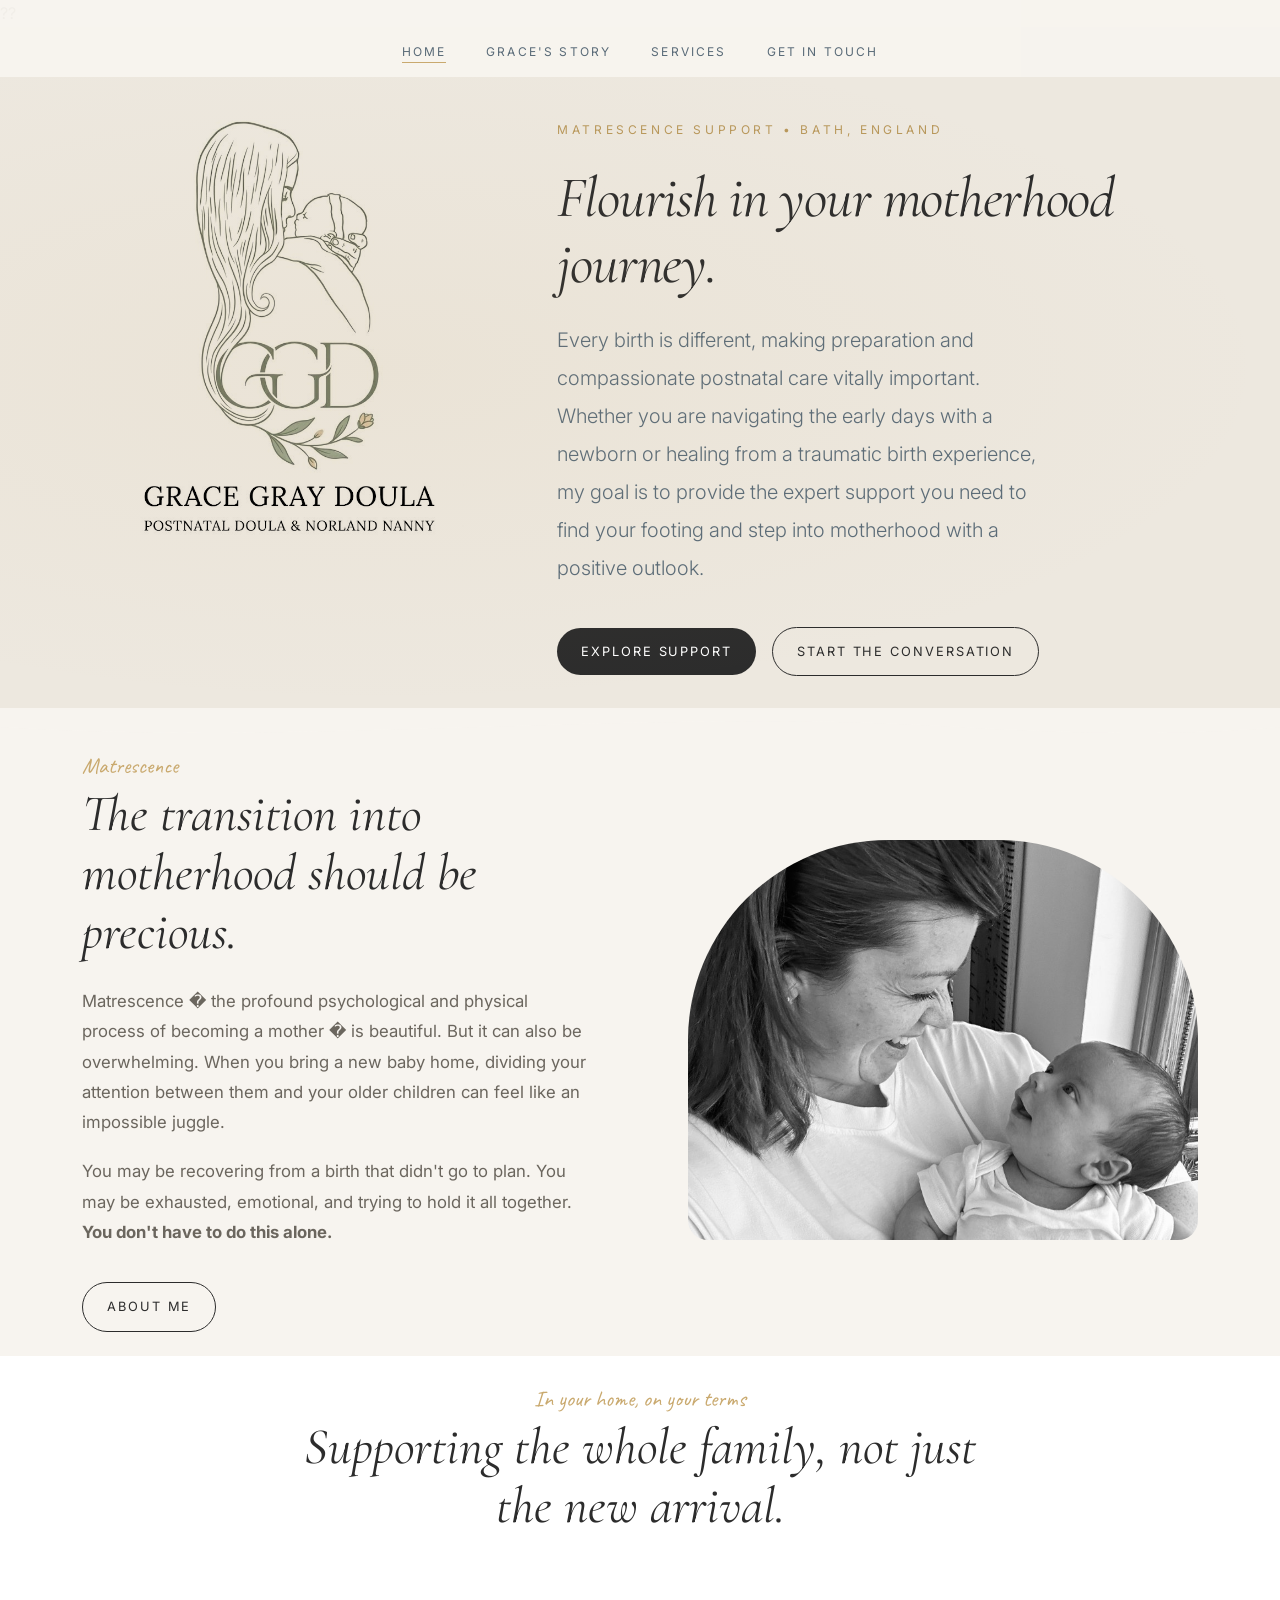
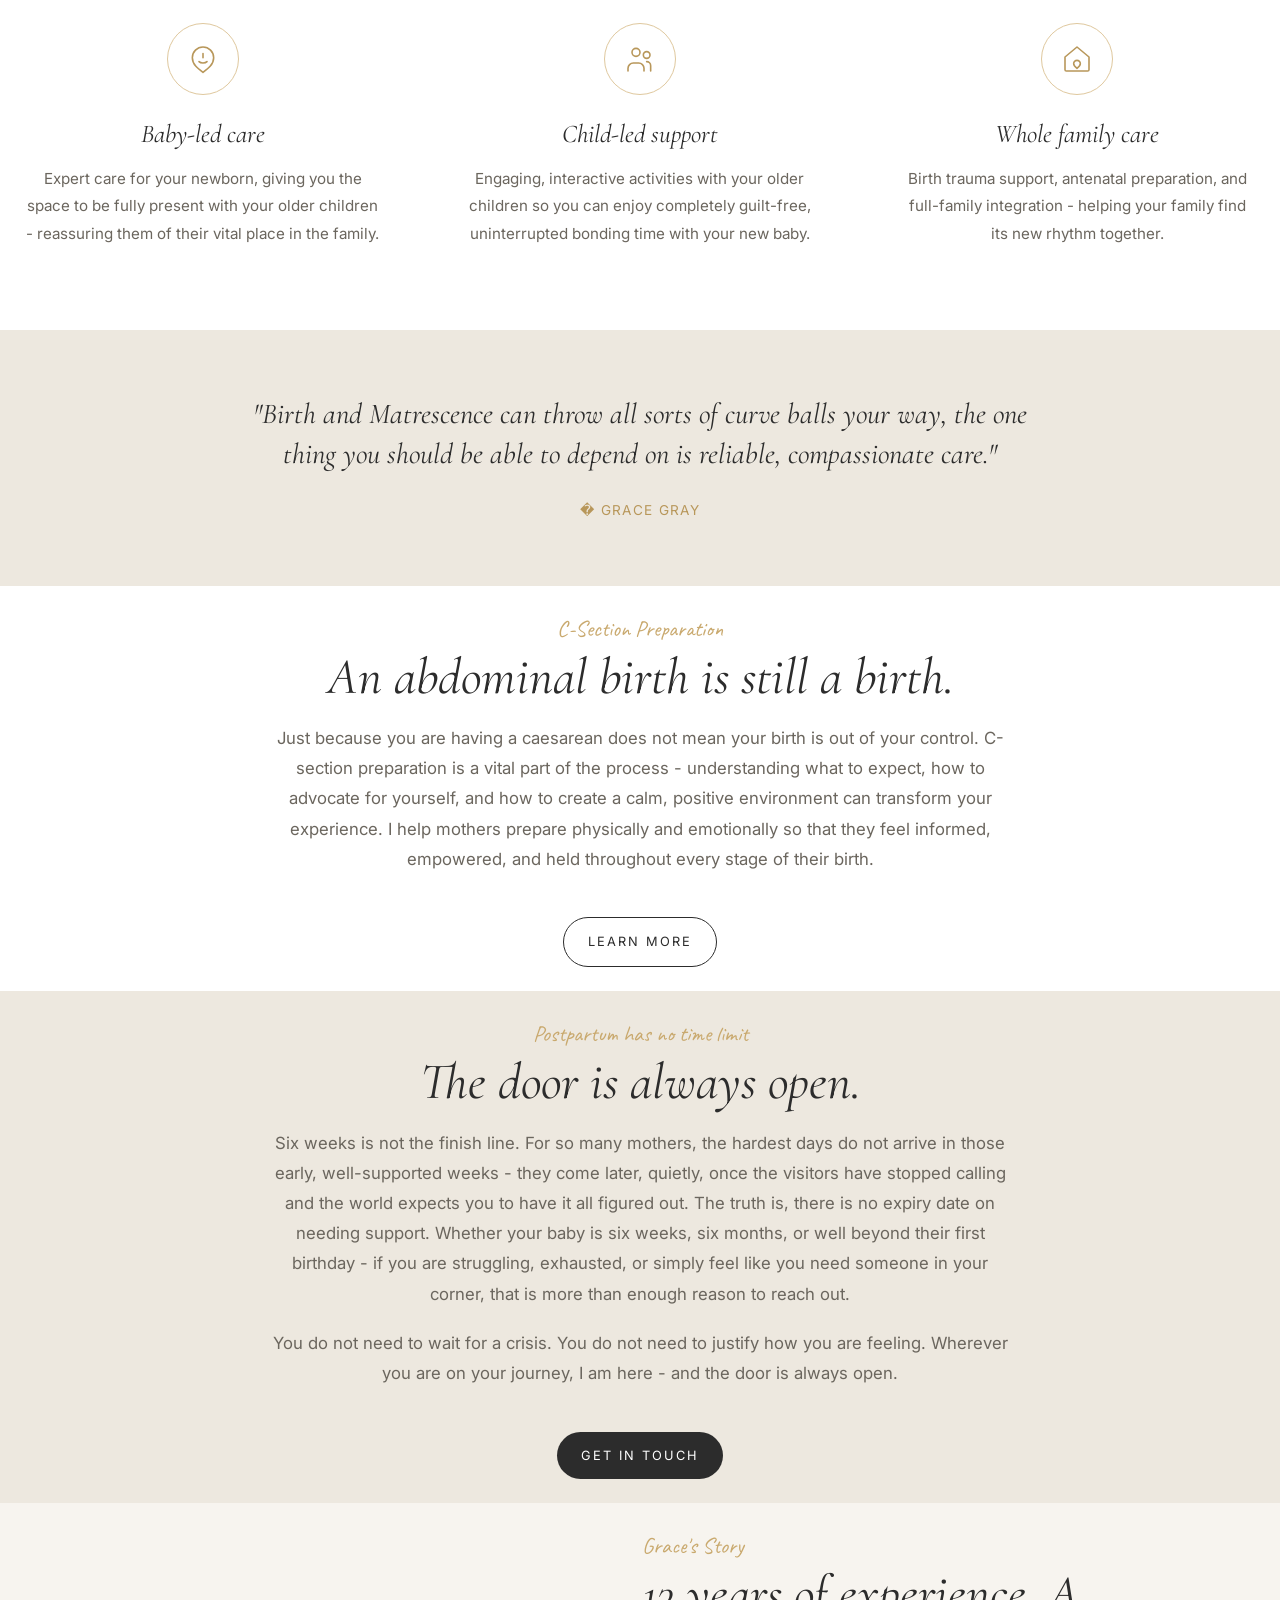
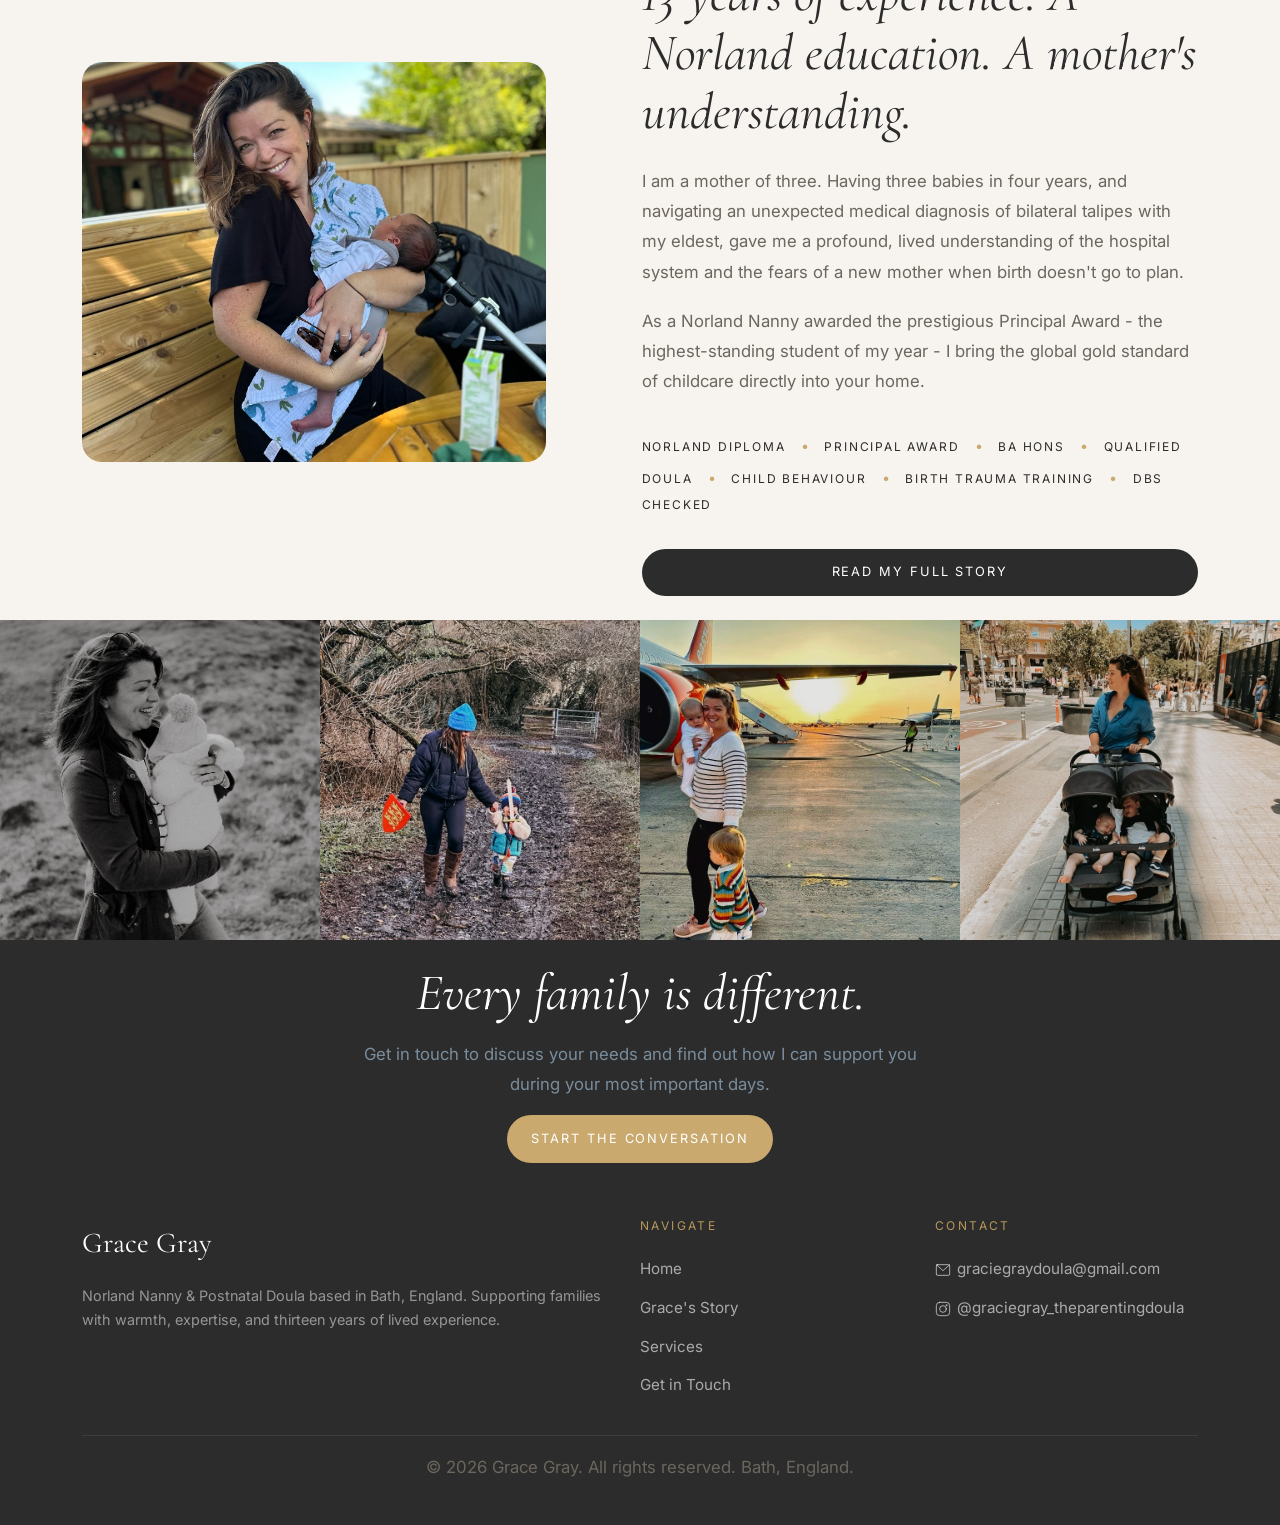
==== index.html @ 593eb150 "Initial commit - Grace Gray Doula website" ====
﻿﻿??<!DOCTYPE html>
<html lang="en">
<head>
  <meta charset="UTF-8">
  <meta name="viewport" content="width=device-width, initial-scale=1.0">
  
  <title>Grace Gray | Norland Nanny & Postnatal Doula in Bath</title>
  <meta name="description" content="Grace Gray is a Norland Nanny and qualified Postnatal Doula based in Bath, offering bespoke in-home postnatal support, sibling transition care, and birth trauma recovery. 13 years' experience.">
  <meta name="keywords" content="Norland Nanny Bath, Postnatal support Bath, Birth doula Bath, Postnatal doula Bath, Newborn support Bath, Sibling support Bath, Matrescence support UK">
  
  <link rel="preconnect" href="https://fonts.googleapis.com">
  <link rel="preconnect" href="https://fonts.gstatic.com" crossorigin>
  <link href="https://fonts.googleapis.com/css2?family=Caveat:wght@400;500&family=Cormorant+Garamond:ital,wght@0,300;0,400;0,500;1,300;1,400;1,500&family=Inter:wght@300;400;500;600&display=swap" rel="stylesheet">
  
  <link rel="stylesheet" href="assets/css/style.css">
</head>
<body>

  <!-- Header -->
  <header>
    <div class="nav-container">
      <button class="mobile-menu-btn" aria-label="Toggle menu">&#9776;</button>
      <nav>
        <ul class="nav-links">
          <li><a href="index.html">Home</a></li>
          <li><a href="about.html">Grace's Story</a></li>
          <li><a href="services.html">Services</a></li>
          <li><a href="contact.html">Get in Touch</a></li>
        </ul>
      </nav>
    </div>
  </header>

  <!-- Hero -->
  <section class="hero">
    <div class="hero-inner">
      <div class="hero-image">
        <img src="assets/images/ggd-logo-cropped.jpg" alt="Grace Gray Doula Logo" class="hero-logo">
      </div>
      <div class="hero-text">
        <span class="tagline">Matrescence Support &bull; Bath, England</span>
        <h1>Flourish in your motherhood journey.</h1>
        <p class="lead">Every birth is different, making preparation and compassionate postnatal care vitally important. Whether you are navigating the early days with a newborn or healing from a traumatic birth experience, my goal is to provide the expert support you need to find your footing and step into motherhood with a positive outlook.</p>
        <div class="hero-buttons">
          <a href="services.html" class="btn btn-primary">Explore Support</a>
          <a href="contact.html" class="btn btn-outline">Start the Conversation</a>
        </div>
      </div>
    </div>
  </section>

  <!-- Wave Divider -->
  <div class="wave-divider">
    <svg viewBox="0 0 1440 80" preserveAspectRatio="none">
      <path fill="#f7f4ef" d="M0,40 C360,80 720,0 1080,40 C1260,60 1380,50 1440,40 L1440,80 L0,80 Z"/>
    </svg>
  </div>

  <!-- Intro / The Problem -->
  <section class="intro-section">
    <div class="container">
      <div class="intro-grid">
        <div class="intro-text fade-up">
          <span class="accent-text">Matrescence</span>
          <h2>The transition into motherhood should be precious.</h2>
          <p>Matrescence � the profound psychological and physical process of becoming a mother � is beautiful. But it can also be overwhelming. When you bring a new baby home, dividing your attention between them and your older children can feel like an impossible juggle.</p>
          <p>You may be recovering from a birth that didn't go to plan. You may be exhausted, emotional, and trying to hold it all together. <strong>You don't have to do this alone.</strong></p>
          <a href="about.html" class="btn btn-outline" style="margin-top: 1rem;">About Me</a>
        </div>
        <div class="intro-image fade-up">
          <img src="assets/images/gracie-baby-gaze-bw.jpg" alt="Grace Gray postnatal doula Bath looking lovingly at newborn baby" class="img-rounded" style="width: 100%; height: 400px; object-fit: cover;">
        </div>
      </div>
    </div>
  </section>

  <!-- Three Pillars -->
  <section class="pillars">
    <div class="container">
      <div class="pillars-header fade-up">
        <span class="accent-text">In your home, on your terms</span>
        <h2>Supporting the whole family, not just the new arrival.</h2>
      </div>
      </div>
      <div class="pillars-grid stagger-children">
        <div class="pillar fade-up">
          <div class="pillar-icon"><svg width="32" height="32" viewBox="0 0 24 24" fill="none" stroke="currentColor" stroke-width="1.2" stroke-linecap="round" stroke-linejoin="round"><path d="M12 22c-4-3-8-6-8-11a8 8 0 0 1 16 0c0 5-4 8-8 11z"/><path d="M12 11V8"/><path d="M9 14c.6.6 1.8 1 3 1s2.4-.4 3-1"/></svg></div>
          <h3>Baby-led care</h3>
          <p>Expert care for your newborn, giving you the space to be fully present with your older children - reassuring them of their vital place in the family.</p>
        </div>
        <div class="pillar fade-up">
          <div class="pillar-icon"><svg width="32" height="32" viewBox="0 0 24 24" fill="none" stroke="currentColor" stroke-width="1.2" stroke-linecap="round" stroke-linejoin="round"><circle cx="9" cy="7" r="3"/><circle cx="17" cy="9" r="2.5"/><path d="M3 21v-2a4 4 0 0 1 4-4h4a4 4 0 0 1 4 4v2"/><path d="M17 14a3 3 0 0 1 3 3v4"/></svg></div>
          <h3>Child-led support</h3>
          <p>Engaging, interactive activities with your older children so you can enjoy completely guilt-free, uninterrupted bonding time with your new baby.</p>
        </div>
        <div class="pillar fade-up">
          <div class="pillar-icon"><svg width="32" height="32" viewBox="0 0 24 24" fill="none" stroke="currentColor" stroke-width="1.2" stroke-linecap="round" stroke-linejoin="round"><path d="M3 10.5L12 3l9 7.5V20a1 1 0 0 1-1 1H4a1 1 0 0 1-1-1z"/><path d="M12 13a2.5 2.5 0 0 1 2.5 2.5c0 1.5-2.5 3.5-2.5 3.5s-2.5-2-2.5-3.5A2.5 2.5 0 0 1 12 13z"/></svg></div>
          <h3>Whole family care</h3>
          <p>Birth trauma support, antenatal preparation, and full-family integration - helping your family find its new rhythm together.</p>
        </div>
      </div>
    </div>
  </section>

  <!-- Pull Quote -->
  <section class="pull-quote">
    <div class="container fade-up">
      <blockquote style="max-width: 800px; margin: 0 auto; font-size: 1.8rem; line-height: 1.4;">"Birth and Matrescence can throw all sorts of curve balls your way, the one thing you should be able to depend on is reliable, compassionate care."</blockquote>
      <cite style="margin-top: 1.5rem; display: block;">� GRACE GRAY</cite>
    </div>
  </section>

  
  <!-- C-Section Preparation -->
  <section style="background-color: var(--white);">
    <div class="container" style="max-width: 800px; text-align: center;">
      <span class="accent-text fade-up">C-Section Preparation</span>
      <h2 class="fade-up" style="margin-bottom: 1rem;">An abdominal birth is still a birth.</h2>
      <p class="fade-up">Just because you are having a caesarean does not mean your birth is out of your control. C-section preparation is a vital part of the process - understanding what to expect, how to advocate for yourself, and how to create a calm, positive environment can transform your experience. I help mothers prepare physically and emotionally so that they feel informed, empowered, and held throughout every stage of their birth.</p>
      <a href="services.html" class="btn btn-outline fade-up" style="margin-top: 1.5rem;">Learn More</a>
    </div>
  </section>
  
  <!-- Postnatal Care - No Time Limit -->
  <section style="background-color: var(--cream-dark);">
    <div class="container" style="max-width: 800px; text-align: center;">
      <span class="accent-text fade-up">Postpartum has no time limit</span>
      <h2 class="fade-up" style="margin-bottom: 1rem;">The door is always open.</h2>
      <p class="fade-up">Six weeks is not the finish line. For so many mothers, the hardest days do not arrive in those early, well-supported weeks - they come later, quietly, once the visitors have stopped calling and the world expects you to have it all figured out. The truth is, there is no expiry date on needing support. Whether your baby is six weeks, six months, or well beyond their first birthday - if you are struggling, exhausted, or simply feel like you need someone in your corner, that is more than enough reason to reach out.</p>
      <p class="fade-up">You do not need to wait for a crisis. You do not need to justify how you are feeling. Wherever you are on your journey, I am here - and the door is always open.</p>
      <a href="contact.html" class="btn btn-primary fade-up" style="margin-top: 1.5rem;">Get in Touch</a>
    </div>
  </section>
  <!-- About Preview -->
  <section class="about-preview">
    <div class="container">
      <div class="about-grid">
        <div class="about-image fade-up">
          <img src="assets/images/gracie-bench-newborn.jpg" alt="Grace Gray Norland Nanny holding newborn baby in Bath Somerset" class="img-soft" style="width: 100%; height: 400px; object-fit: cover;">
        </div>
        <div class="about-text fade-up">
          <span class="accent-text">Grace's Story</span>
          <h2>13 years of experience. A Norland education. A mother's understanding.</h2>
          <p>I am a mother of three. Having three babies in four years, and navigating an unexpected medical diagnosis of bilateral talipes with my eldest, gave me a profound, lived understanding of the hospital system and the fears of a new mother when birth doesn't go to plan.</p>
          <p>As a Norland Nanny awarded the prestigious Principal Award - the highest-standing student of my year - I bring the global gold standard of childcare directly into your home.</p>
          <ul class="credentials-list">
            <li>Norland Diploma</li>
            <li>Principal Award</li>
            <li>BA Hons</li>
            <li>Qualified Doula</li>
            <li>Child Behaviour</li>
            <li>Birth Trauma Training</li>
            <li>DBS Checked</li>
          </ul>
          <a href="about.html" class="btn btn-primary" style="margin-top: 2rem; display: block; text-align: center;">Read My Full Story</a>
        </div>
      </div>
    </div>
  </section>

  <!-- Image Gallery Strip -->
  <section style="padding: 0; overflow: hidden;">
    <div style="display: grid; grid-template-columns: repeat(4, 1fr); gap: 0;" class="image-strip-grid">
      <img src="assets/images/gracie-field-bw.jpg" alt="Grace Gray with baby outdoors in Bath countryside" class="strip-img">
      <img src="assets/images/gracie-muddy-walk.jpg" alt="Postnatal support Bath - outdoor activities with children" class="strip-img">
      <img src="assets/images/gracie-airport-sunset.jpg" alt="Grace Gray travelling internationally with children as Norland Nanny" class="strip-img">
      <img src="assets/images/gracie-double-stroller.jpg" alt="Norland Nanny Bath caring for multiple children" class="strip-img">
    </div>
  </section>

  <!-- CTA Band -->
  <section class="cta-band">
    <div class="container fade-up">
      <h2>Every family is different.</h2>
      <p>Get in touch to discuss your needs and find out how I can support you during your most important days.</p>
      <a href="contact.html" class="btn btn-gold">Start the Conversation</a>
    </div>
  </section>

  <!-- Footer -->
  <footer>
    <div class="container">
      <div class="footer-grid">
        <div>
          <span class="footer-brand">Grace Gray</span>
          <p class="footer-brand-sub">Norland Nanny & Postnatal Doula based in Bath, England. Supporting families with warmth, expertise, and thirteen years of lived experience.</p>
        </div>
        <div class="footer-col">
          <h4>Navigate</h4>
          <a href="index.html">Home</a>
          <a href="about.html">Grace's Story</a>
          <a href="services.html">Services</a>
          <a href="contact.html">Get in Touch</a>
        </div>
        <div class="footer-col">
          <h4>Contact</h4>
          <a href="mailto:graciegraydoula@gmail.com"><svg width="16" height="16" viewBox="0 0 24 24" fill="none" stroke="currentColor" stroke-width="1.5" stroke-linecap="round" stroke-linejoin="round" style="vertical-align: middle; margin-right: 6px;"><rect x="2" y="4" width="20" height="16" rx="2"/><path d="M22 4L12 13 2 4"/></svg>graciegraydoula@gmail.com</a>
          <a href="https://instagram.com/graciegray_theparentingdoula" target="_blank"><svg width="16" height="16" viewBox="0 0 24 24" fill="none" stroke="currentColor" stroke-width="1.5" stroke-linecap="round" stroke-linejoin="round" style="vertical-align: middle; margin-right: 6px;"><rect x="2" y="2" width="20" height="20" rx="5"/><circle cx="12" cy="12" r="5"/><circle cx="17.5" cy="6.5" r="1.5" fill="currentColor" stroke="none"/></svg>@graciegray_theparentingdoula</a>
        </div>
      </div>
      <div class="footer-bottom">
        <p>&copy; 2026 Grace Gray. All rights reserved. Bath, England.</p>
      </div>
    </div>
  </footer>

  <script src="assets/js/main.js"></script>
</body>
</html>
---- assets/css/style.css ----
/* ============================================================
   GRACIE GRAY — Premium Design System
   Inspired by doulasarah.co.uk + mousesgarden.co.uk
   + Grace's original warm golden palette
   ============================================================ */

/* Reset */
*, *::before, *::after {
    margin: 0;
    padding: 0;
    box-sizing: border-box;
}

:root {
    /* Color Palette — Warm, Organic, Premium */
    --cream: #f7f4ef;
    --cream-dark: #ede8df;
    --gold: #c9a96e;
    --gold-light: #dfc89e;
    --gold-muted: #b8975a;
    --slate: #5a6b78;
    --slate-light: #7a8d9c;
    --charcoal: #2c2c2c;
    --text: #3d3a36;
    --text-light: #6b665e;
    --white: #ffffff;
    --burgundy: #4a1a1d;
    --blush: #e8d5c4;
    --sage: #8a9a7e;

    /* Typography */
    --font-serif: 'Cormorant Garamond', Georgia, serif;
    --font-sans: 'Inter', -apple-system, sans-serif;
    --font-accent: 'Caveat', cursive;

    /* Spacing */
    --section-padding: 1.5rem;
    --container-width: 1180px;
}

html {
    scroll-behavior: smooth;
    font-size: 16px;
}

body {
    font-family: var(--font-sans);
    color: var(--text);
    background-color: var(--cream);
    line-height: 1.7;
    -webkit-font-smoothing: antialiased;
    -moz-osx-font-smoothing: grayscale;
    overflow-x: hidden;
}

/* Typography */
h1, h2, h3, h4 {
    font-family: var(--font-serif);
    font-weight: 400;
    line-height: 1.15;
    color: var(--charcoal);
}

h1 {
    font-size: clamp(2.2rem, min(4.5vw, 7vh), 4.5rem);
    font-style: italic;
    letter-spacing: -0.02em;
}

h2 {
    font-size: clamp(2rem, 4vw, 3.2rem);
    font-style: italic;
    margin-bottom: 1.5rem;
}

h3 {
    font-size: 1.6rem;
    margin-bottom: 1rem;
}

p {
    color: var(--text-light);
    margin-bottom: 1.2rem;
    font-size: 1.05rem;
    line-height: 1.8;
}

.lead {
    font-size: 1.25rem;
    color: var(--slate);
    line-height: 1.9;
    font-weight: 300;
}

.accent-text {
    font-family: var(--font-accent);
    color: var(--gold);
    font-size: 1.4rem;
}

a {
    color: var(--gold-muted);
    text-decoration: none;
    transition: all 0.3s ease;
}

a:hover {
    color: var(--gold);
}

/* Layout */
.container {
    max-width: var(--container-width);
    margin: 0 auto;
    padding: 0 2rem;
}

section {
    padding: var(--section-padding) 0;
    position: relative;
}

/* ============================================================
   HEADER — Large Centred Logo, Prominent Brand
   ============================================================ */
header {
    position: fixed;
    width: 100%;
    top: 0;
    z-index: 1000;
    transition: all 0.5s ease;
    padding: 1.5rem 0 0.8rem 0;
    background-color: rgba(247, 244, 239, 0.97);
}

header.scrolled {
    background-color: rgba(247, 244, 239, 0.98);
    backdrop-filter: blur(20px);
    box-shadow: 0 1px 30px rgba(0,0,0,0.04);
    padding: 0.5rem 0;
}

.nav-container {
    display: flex;
    flex-direction: row;
    justify-content: center;
    align-items: center;
    max-width: var(--container-width);
    margin: 0 auto;
    padding: 0 2rem;
    transition: all 0.5s ease;
}

header.scrolled .nav-container {
    justify-content: center;
}

/* Logo */
.logo {
    text-decoration: none;
    display: flex;
    flex-direction: column;
    align-items: center;
    transition: all 0.5s ease;
}

.logo-img-wrap {
    width: 100px;
    height: auto;
    transition: all 0.5s ease;
    display: flex;
    align-items: center;
    justify-content: center;
}

.logo-img-wrap img {
    width: 100%;
    height: auto;
    object-fit: contain;
    display: block;
    mix-blend-mode: multiply;
}

/* Hide text — the logo image already has the branding */
.logo-text {
    display: none;
}

/* Scrolled state — compact horizontal bar */
header.scrolled .logo {
    flex-direction: row;
    align-items: center;
    gap: 10px;
}

header.scrolled .logo-img-wrap {
    width: 52px;
}

/* Navigation */
.nav-links {
    display: flex;
    gap: 2.5rem;
    list-style: none;
    align-items: center;
    margin-top: 0.8rem;
    transition: margin 0.5s ease;
}

header.scrolled .nav-links {
    margin-top: 0;
}

.nav-links a {
    font-family: var(--font-sans);
    font-size: 0.75rem;
    letter-spacing: 0.18em;
    text-transform: uppercase;
    color: var(--slate);
    text-decoration: none;
    position: relative;
    padding-bottom: 4px;
}

.nav-links a::after {
    content: '';
    position: absolute;
    bottom: 0;
    left: 0;
    width: 0;
    height: 1px;
    background-color: var(--gold);
    transition: width 0.3s ease;
}

.nav-links a:hover::after,
.nav-links a.active::after {
    width: 100%;
}

.nav-links a:hover {
    color: var(--charcoal);
}

.mobile-menu-btn {
    display: none;
    background: none;
    border: none;
    font-size: 1.5rem;
    cursor: pointer;
    color: var(--charcoal);
    z-index: 1001;
}

/* ============================================================
   BUTTONS — Elegant Pill & Ghost Styles
   ============================================================ */
.btn {
    display: inline-block;
    padding: 0.8rem 1.5rem;
    font-family: var(--font-sans);
    font-size: 0.8rem;
    letter-spacing: 0.15em;
    text-transform: uppercase;
    text-decoration: none;
    border-radius: 50px;
    cursor: pointer;
    transition: all 0.4s ease;
    border: none;
}

.btn-primary {
    background-color: var(--charcoal);
    color: var(--white);
}

.btn-primary:hover {
    background-color: var(--gold-muted);
    color: var(--white);
    transform: translateY(-2px);
    box-shadow: 0 8px 25px rgba(185, 151, 90, 0.25);
}

.btn-outline {
    background: transparent;
    color: var(--charcoal);
    border: 1px solid var(--charcoal);
}

.btn-outline:hover {
    background-color: var(--charcoal);
    color: var(--white);
    transform: translateY(-2px);
}

.btn-gold {
    background-color: var(--gold);
    color: var(--white);
}

.btn-gold:hover {
    background-color: var(--gold-muted);
    transform: translateY(-2px);
    box-shadow: 0 8px 25px rgba(185, 151, 90, 0.3);
}

/* ============================================================
   HERO — Full-Viewport, Immersive, Editorial
   ============================================================ */
.hero {
    display: flex;
    align-items: center;
    justify-content: center;
    position: relative;
    background-color: var(--cream-dark);
    overflow: hidden;
    padding-top: calc(75px + 2vh);
    padding-bottom: 0;
}

.hero::before {
    content: '';
    position: absolute;
    top: 0;
    left: 0;
    right: 0;
    bottom: 0;
    background: radial-gradient(ellipse at 30% 50%, rgba(201, 169, 110, 0.08) 0%, transparent 70%);
    pointer-events: none;
}

.hero-inner {
    display: grid;
    grid-template-columns: 2fr 3fr;
    gap: 3rem;
    align-items: start;
    max-width: var(--container-width);
    margin: 0 auto;
    padding: 0 2rem;
}

.hero-logo {
    width: 100%;
    height: auto;
    max-height: 420px;
    object-fit: contain;
    mix-blend-mode: multiply;
}

.hero-text {
    padding: 0 0 2rem 0;
}

.hero-buttons {
    display: flex;
    flex-wrap: nowrap;
    gap: 1rem;
    align-items: center;
    margin-top: 1.5rem;
}

.hero-text .tagline {
    font-family: var(--font-sans);
    font-size: 0.75rem;
    letter-spacing: 0.3em;
    text-transform: uppercase;
    color: var(--gold-muted);
    margin-bottom: 1.5rem;
    display: block;
}

.hero-text h1 {
    margin-bottom: 1.5rem;
    color: var(--charcoal);
}

.hero-text .lead {
    margin-bottom: 2.5rem;
    max-width: 480px;
}

.hero-buttons {
    display: flex;
    gap: 1rem;
    flex-wrap: wrap;
}

.hero-image {
    position: relative;
    display: flex;
    justify-content: center;
    align-items: center;
}

.hero-image .img-placeholder {
    width: 100%;
    height: 100%;
}

/* ============================================================
   IMAGE PLACEHOLDERS — Styled gaps for future images
   ============================================================ */
.img-placeholder {
    background: linear-gradient(135deg, var(--cream-dark) 0%, var(--blush) 50%, var(--cream-dark) 100%);
    background-size: 200% 200%;
    animation: shimmer 6s ease-in-out infinite;
    display: flex;
    align-items: center;
    justify-content: center;
    color: var(--gold-muted);
    font-family: var(--font-accent);
    font-size: 1.1rem;
    overflow: hidden;
    position: relative;
}

.img-placeholder img {
    width: 100%;
    height: 100%;
    object-fit: cover;
}

@keyframes shimmer {
    0%, 100% { background-position: 0% 50%; }
    50% { background-position: 100% 50%; }
}

.img-rounded {
    border-radius: 200px 200px 20px 20px;
}

.img-soft {
    border-radius: 20px;
}

.img-circle {
    border-radius: 50%;
}

/* ============================================================
   WAVE DIVIDERS — Organic Section Separators
   ============================================================ */
.wave-divider {
    position: relative;
    height: 40px;
    overflow: hidden;
    margin-top: -1px;
}

.wave-divider svg {
    position: absolute;
    bottom: 0;
    width: 100%;
    height: 40px;
}

.wave-divider.flip svg {
    top: 0;
    bottom: auto;
    transform: rotate(180deg);
}

/* ============================================================
   SECTIONS — Spacious, Organic Flow
   ============================================================ */

/* Intro / Problem Section */
.intro-section {
    background-color: var(--cream);
    padding-top: 0;
}

.intro-grid {
    display: grid;
    grid-template-columns: 1fr 1fr;
    gap: 6rem;
    align-items: center;
}

.intro-grid .intro-text {
    max-width: 520px;
}

.intro-grid .intro-image {
    position: relative;
}

.intro-grid .intro-image .img-placeholder {
    height: 400px;
}

/* Three Pillars */
.pillars {
    background-color: var(--white);
    text-align: center;
}

.pillars-header {
    max-width: 700px;
    margin: 0 auto 3rem auto;
}

.pillars-grid {
    display: grid;
    grid-template-columns: repeat(3, 1fr);
    gap: 2rem;
}

.pillar {
    padding: 2.5rem 1.5rem;
    transition: transform 0.4s ease;
}

.pillar:hover {
    transform: translateY(-8px);
}

.pillar-icon {
    width: 72px;
    height: 72px;
    border-radius: 50%;
    background: transparent;
    border: 1px solid var(--gold-light);
    display: flex;
    align-items: center;
    justify-content: center;
    margin: 0 auto 1.5rem auto;
    color: var(--gold-muted);
}

.pillar h3 {
    font-family: var(--font-serif);
    font-style: italic;
    margin-bottom: 1rem;
}

.pillar p {
    font-size: 0.95rem;
}

/* Pull Quote / Testimonial */
.pull-quote {
    background-color: var(--cream-dark);
    text-align: center;
    padding: 4rem 2rem;
}

.pull-quote blockquote {
    font-family: var(--font-serif);
    font-size: clamp(1.5rem, 3vw, 2.5rem);
    font-style: italic;
    color: var(--charcoal);
    max-width: 800px;
    margin: 0 auto 1.5rem auto;
    line-height: 1.4;
}

.pull-quote cite {
    font-family: var(--font-sans);
    font-size: 0.85rem;
    letter-spacing: 0.1em;
    text-transform: uppercase;
    color: var(--gold-muted);
    font-style: normal;
}

/* About Preview */
.about-preview {
    background-color: var(--cream);
}

.about-grid {
    display: grid;
    grid-template-columns: 5fr 6fr;
    gap: 6rem;
    align-items: center;
}

.about-image .img-placeholder {
    height: 600px;
}

.about-text .credentials-list {
    list-style: none;
    padding: 0;
    margin-top: 2rem;
    display: block;
    line-height: 2;
}

.credentials-list li {
    display: inline;
    font-family: var(--font-sans);
    font-size: 0.75rem;
    text-transform: uppercase;
    letter-spacing: 0.15em;
    color: var(--charcoal);
}

.credentials-list li:not(:last-child)::after {
    content: ' \2022 '; /* bullet character */
    color: var(--gold);
    margin: 0 0.6rem;
    font-size: 0.9rem;
}

/* CTA Band */
.cta-band {
    background-color: var(--charcoal);
    text-align: center;
    padding: 1.5rem 2rem;
}

.cta-band h2 {
    color: var(--white);
    margin-bottom: 1rem;
}

.cta-band p {
    color: var(--slate-light);
    max-width: 600px;
    margin: 0 auto 1rem auto;
}

/* ============================================================
   ABOUT PAGE
   ============================================================ */
.page-hero {
    padding-top: calc(80px + 1.5rem);
    padding-bottom: 1.5rem;
    text-align: center;
    background-color: var(--cream-dark);
}

.page-hero .accent-text {
    display: block;
    margin-bottom: 1rem;
}

.story-section .story-grid {
    display: grid;
    grid-template-columns: 1fr 1fr;
    gap: 2.5rem;
    align-items: center;
}

.story-section .story-grid.reverse {
    direction: rtl;
}

.story-section .story-grid.reverse > * {
    direction: ltr;
}

.story-image .img-placeholder {
    height: 500px;
}

/* Norland Section */
.norland-section {
    background-color: var(--charcoal);
    color: var(--white);
    text-align: center;
}

.norland-section h2 {
    color: var(--gold-light);
}

.norland-section p {
    color: rgba(255,255,255,0.7);
    max-width: 750px;
    margin: 0 auto 1.5rem auto;
}

.norland-badge {
    display: inline-block;
    border: 1px solid var(--gold);
    padding: 0.8rem 2rem;
    border-radius: 50px;
    color: var(--gold-light);
    font-family: var(--font-sans);
    font-size: 0.8rem;
    letter-spacing: 0.2em;
    text-transform: uppercase;
    margin-top: 1rem;
}

/* Credentials Grid */
.credentials-section {
    background-color: var(--cream);
}

.image-strip-grid {
    display: grid;
    grid-template-columns: repeat(4, 1fr);
    gap: 0;
}

.strip-img {
    width: 100%;
    aspect-ratio: 1 / 1;
    object-fit: cover;
    object-position: center;
}

.credentials-grid {
    display: grid;
    grid-template-columns: repeat(3, 1fr);
    gap: 1.5rem;
    max-width: 900px;
    margin: 3rem auto 0 auto;
}

.credential-card {
    background-color: var(--white);
    padding: 2rem;
    border-radius: 16px;
    text-align: center;
    border: 1px solid rgba(201, 169, 110, 0.15);
    transition: all 0.3s ease;
}

.credential-card:hover {
    transform: translateY(-4px);
    box-shadow: 0 12px 40px rgba(0,0,0,0.06);
}

.credential-card .year {
    font-family: var(--font-accent);
    font-size: 1.3rem;
    color: var(--gold);
    display: block;
    margin-bottom: 0.5rem;
}

.credential-card h4 {
    font-family: var(--font-serif);
    font-size: 1.1rem;
    margin-bottom: 0.5rem;
}

.credential-card p {
    font-size: 0.85rem;
    margin-bottom: 0;
}

/* ============================================================
   SERVICES PAGE
   ============================================================ */
.service-block {
    display: grid;
    grid-template-columns: 1fr 1fr;
    gap: 2.5rem;
    align-items: center;
    padding: 1.5rem 0;
}

.service-block + .service-block {
    border-top: 1px solid rgba(201, 169, 110, 0.15);
}

.service-block.reverse {
    direction: rtl;
}

.service-block.reverse > * {
    direction: ltr;
}

.service-image .img-placeholder {
    height: 420px;
}

.service-label {
    font-family: var(--font-sans);
    font-size: 0.7rem;
    letter-spacing: 0.25em;
    text-transform: uppercase;
    color: var(--gold-muted);
    margin-bottom: 1rem;
    display: block;
}

.services-additional {
    background-color: var(--white);
}

.additional-grid {
    display: grid;
    grid-template-columns: repeat(2, 1fr);
    gap: 2rem;
    margin-top: 3rem;
}

.additional-card {
    background-color: var(--cream);
    padding: 2.5rem;
    border-radius: 16px;
    transition: all 0.3s ease;
    border: 1px solid transparent;
}

.additional-card:hover {
    border-color: var(--gold-light);
    transform: translateY(-4px);
    box-shadow: 0 12px 40px rgba(0,0,0,0.04);
}

.additional-card h3 {
    font-family: var(--font-serif);
    font-style: italic;
    font-size: 1.4rem;
    margin-bottom: 0.75rem;
}

/* ============================================================
   CONTACT PAGE
   ============================================================ */
.contact-grid {
    display: grid;
    grid-template-columns: 1fr 1fr;
    gap: 2.5rem;
    align-items: start;
}

.contact-info {
    padding-top: 1rem;
}

.contact-info h1 {
    margin-bottom: 1.5rem;
}

.contact-methods {
    margin-top: 3rem;
    display: flex;
    flex-direction: column;
    gap: 2rem;
}

.contact-method {
    display: flex;
    align-items: flex-start;
    gap: 1.2rem;
}

.contact-method .method-icon {
    width: 48px;
    height: 48px;
    border-radius: 50%;
    background: linear-gradient(135deg, var(--gold-light), var(--blush));
    display: flex;
    align-items: center;
    justify-content: center;
    flex-shrink: 0;
    font-size: 1.2rem;
}

.contact-method h4 {
    font-family: var(--font-sans);
    font-size: 0.75rem;
    letter-spacing: 0.15em;
    text-transform: uppercase;
    color: var(--gold-muted);
    margin-bottom: 0.3rem;
}

.contact-method a,
.contact-method p {
    font-size: 1.05rem;
    color: var(--charcoal);
    margin-bottom: 0;
}

.contact-form-wrapper {
    background-color: var(--white);
    padding: 3rem;
    border-radius: 20px;
    box-shadow: 0 20px 60px rgba(0,0,0,0.05);
}

.form-group {
    margin-bottom: 1.5rem;
}

.form-group label {
    display: block;
    font-size: 0.75rem;
    letter-spacing: 0.12em;
    text-transform: uppercase;
    color: var(--slate);
    margin-bottom: 0.6rem;
    font-weight: 500;
}

.form-control {
    width: 100%;
    padding: 1rem 1.2rem;
    border: 1px solid var(--cream-dark);
    border-radius: 12px;
    font-family: var(--font-sans);
    font-size: 1rem;
    color: var(--charcoal);
    background-color: var(--cream);
    transition: all 0.3s ease;
    outline: none;
}

.form-control:focus {
    border-color: var(--gold);
    box-shadow: 0 0 0 3px rgba(201, 169, 110, 0.1);
}

textarea.form-control {
    min-height: 150px;
    resize: vertical;
}

/* ============================================================
   FOOTER — Elegant, Warm
   ============================================================ */
footer {
    background-color: var(--charcoal);
    color: rgba(255,255,255,0.6);
    padding: 2rem 0 1.5rem;
}

.footer-grid {
    display: grid;
    grid-template-columns: 2fr 1fr 1fr;
    gap: 2rem;
    margin-bottom: 1.5rem;
}

.footer-brand {
    font-family: var(--font-serif);
    font-size: 1.8rem;
    color: var(--white);
    margin-bottom: 1rem;
    display: block;
}

.footer-brand-sub {
    font-size: 0.9rem;
    line-height: 1.7;
    color: rgba(255,255,255,0.5);
}

.footer-col h4 {
    font-family: var(--font-sans);
    font-size: 0.75rem;
    letter-spacing: 0.2em;
    text-transform: uppercase;
    color: var(--gold-muted);
    margin-bottom: 1.5rem;
}

.footer-col a {
    display: block;
    color: rgba(255,255,255,0.6);
    margin-bottom: 0.8rem;
    font-size: 0.95rem;
    text-decoration: none;
}

.footer-col a:hover {
    color: var(--white);
}

.footer-bottom {
    text-align: center;
    border-top: 1px solid rgba(255,255,255,0.08);
    padding-top: 1rem;
    font-size: 0.8rem;
    color: rgba(255,255,255,0.35);
}

/* ============================================================
   SCROLL ANIMATIONS
   ============================================================ */
.fade-up {
    opacity: 0;
    transform: translateY(40px);
    transition: opacity 0.8s ease, transform 0.8s ease;
}

.fade-up.visible {
    opacity: 1;
    transform: translateY(0);
}

/* Stagger children */
.stagger-children .fade-up:nth-child(1) { transition-delay: 0s; }
.stagger-children .fade-up:nth-child(2) { transition-delay: 0.15s; }
.stagger-children .fade-up:nth-child(3) { transition-delay: 0.3s; }
.stagger-children .fade-up:nth-child(4) { transition-delay: 0.45s; }

/* Floating decoration dots */
.decoration-dot {
    position: absolute;
    border-radius: 50%;
    background: linear-gradient(135deg, var(--gold-light), var(--blush));
    opacity: 0.15;
    pointer-events: none;
}

/* ============================================================
   RESPONSIVE
   ============================================================ */
@media (max-width: 968px) {
    :root {
        --section-padding: 1.5rem;
    }

    /* ── Header compact on mobile ── */
    header {
        padding: 0.5rem 0;
    }

    header.scrolled {
        padding: 0.4rem 0;
    }

    .logo-img-wrap {
        width: 72px !important;
    }

    /* ── HERO: strip the huge desktop padding, drive spacing from inner ── */
    .hero {
        padding-top: 0;
        padding-bottom: 2rem;
        min-height: auto;
    }

    .hero-inner {
        grid-template-columns: 1fr;
        text-align: center;
        min-height: auto;
        padding: 0 1.5rem 2rem;
        gap: 0;
    }

    .hero-image {
        height: auto;
        border-radius: 0;
        margin-top: -1.5rem;
    }

    .hero-logo {
        height: auto;
        max-height: 60vh;
    }

    .hero-text {
        padding: 0;
    }

    .hero-text .lead {
        margin: 0 auto 2.5rem auto;
        font-size: 1.1rem;
    }

    .hero-buttons {
        justify-content: center;
        flex-direction: column;
        align-items: center;
        gap: 0.75rem;
    }

    .hero-buttons .btn {
        width: 100%;
        max-width: 280px;
        text-align: center;
    }



    /* ── INNER PAGE HEROES: strip the massive 32rem desktop padding ── */
    .page-hero {
        padding-top: 6rem;
        padding-bottom: 2rem;
    }

    /* ── All other two-col grids stack ── */
    .intro-grid,
    .about-grid,
    .story-section .story-grid,
    .service-block,
    .contact-grid,
    .footer-grid {
        grid-template-columns: 1fr;
        gap: 2.5rem;
    }

    .story-section .story-grid.reverse,
    .service-block.reverse {
        direction: ltr;
    }

    .intro-grid .intro-image img,
    .about-image img,
    .story-image img,
    .service-image img {
        height: 260px !important;
        width: 100%;
        object-fit: cover;
    }

    .pillars-grid {
        grid-template-columns: 1fr;
        max-width: 420px;
        margin: 0 auto;
    }

    .credentials-grid {
        grid-template-columns: 1fr 1fr;
    }

    .additional-grid {
        grid-template-columns: 1fr;
    }

    /* ── Footer ── */
    .footer-grid {
        gap: 2rem;
    }

    /* ── Contact form ── */
    .contact-form-wrapper {
        padding: 2rem 1.25rem;
    }

    /* ── Buttons: full-width on small screens ── */
    .btn {
        padding: 0.9rem 2rem;
    }

    /* ── Image strip: 2-col grid on mobile ── */
    .image-strip-grid {
        grid-template-columns: 1fr 1fr !important;
    }

    .image-strip-grid img {
        height: 180px !important;
    }

    /* ── Mobile nav overlay ── */
    .nav-links {
        display: none;
        position: fixed;
        top: 0;
        left: 0;
        width: 100%;
        height: 100vh;
        background-color: var(--cream);
        flex-direction: column;
        justify-content: center;
        align-items: center;
        gap: 2rem;
        z-index: 999;
    }

    .nav-links.active {
        display: flex;
    }

    .nav-links a {
        font-size: 1.1rem;
    }

    .mobile-menu-btn {
        display: block;
        position: absolute;
        top: 0.9rem;
        right: 1.5rem;
    }
}

@media (max-width: 600px) {
    .credentials-grid {
        grid-template-columns: 1fr;
    }

    .hero-text h1 {
        font-size: 2.2rem;
    }

    h2 {
        font-size: 1.8rem;
    }

    .pull-quote blockquote {
        font-size: 1.3rem;
    }

    .pillar {
        padding: 2rem 1.5rem;
    }

    .cta-band {
        padding: 3.5rem 1.5rem;
    }



    .contact-methods {
        gap: 1.5rem;
    }

    /* Stack image strip to 1 col on very small screens */
    .image-strip-grid {
        grid-template-columns: 1fr 1fr !important;
    }
}
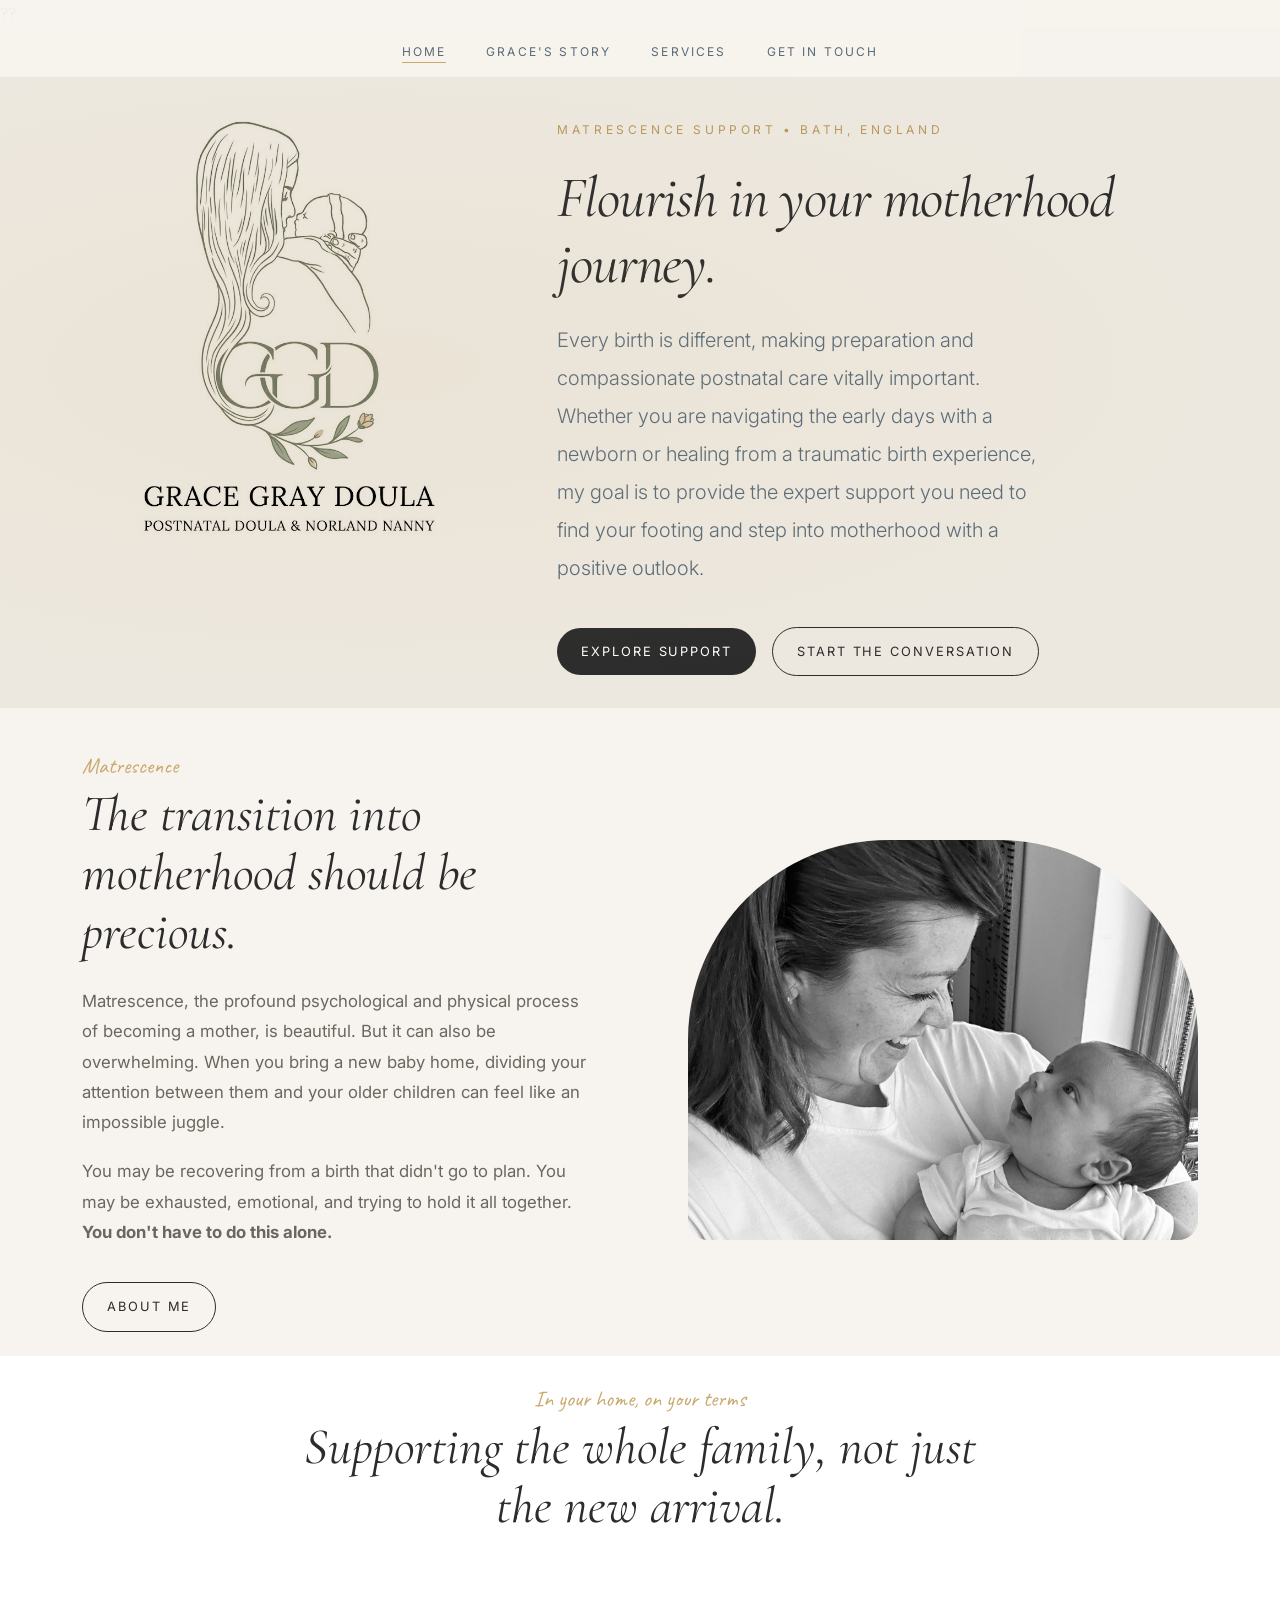
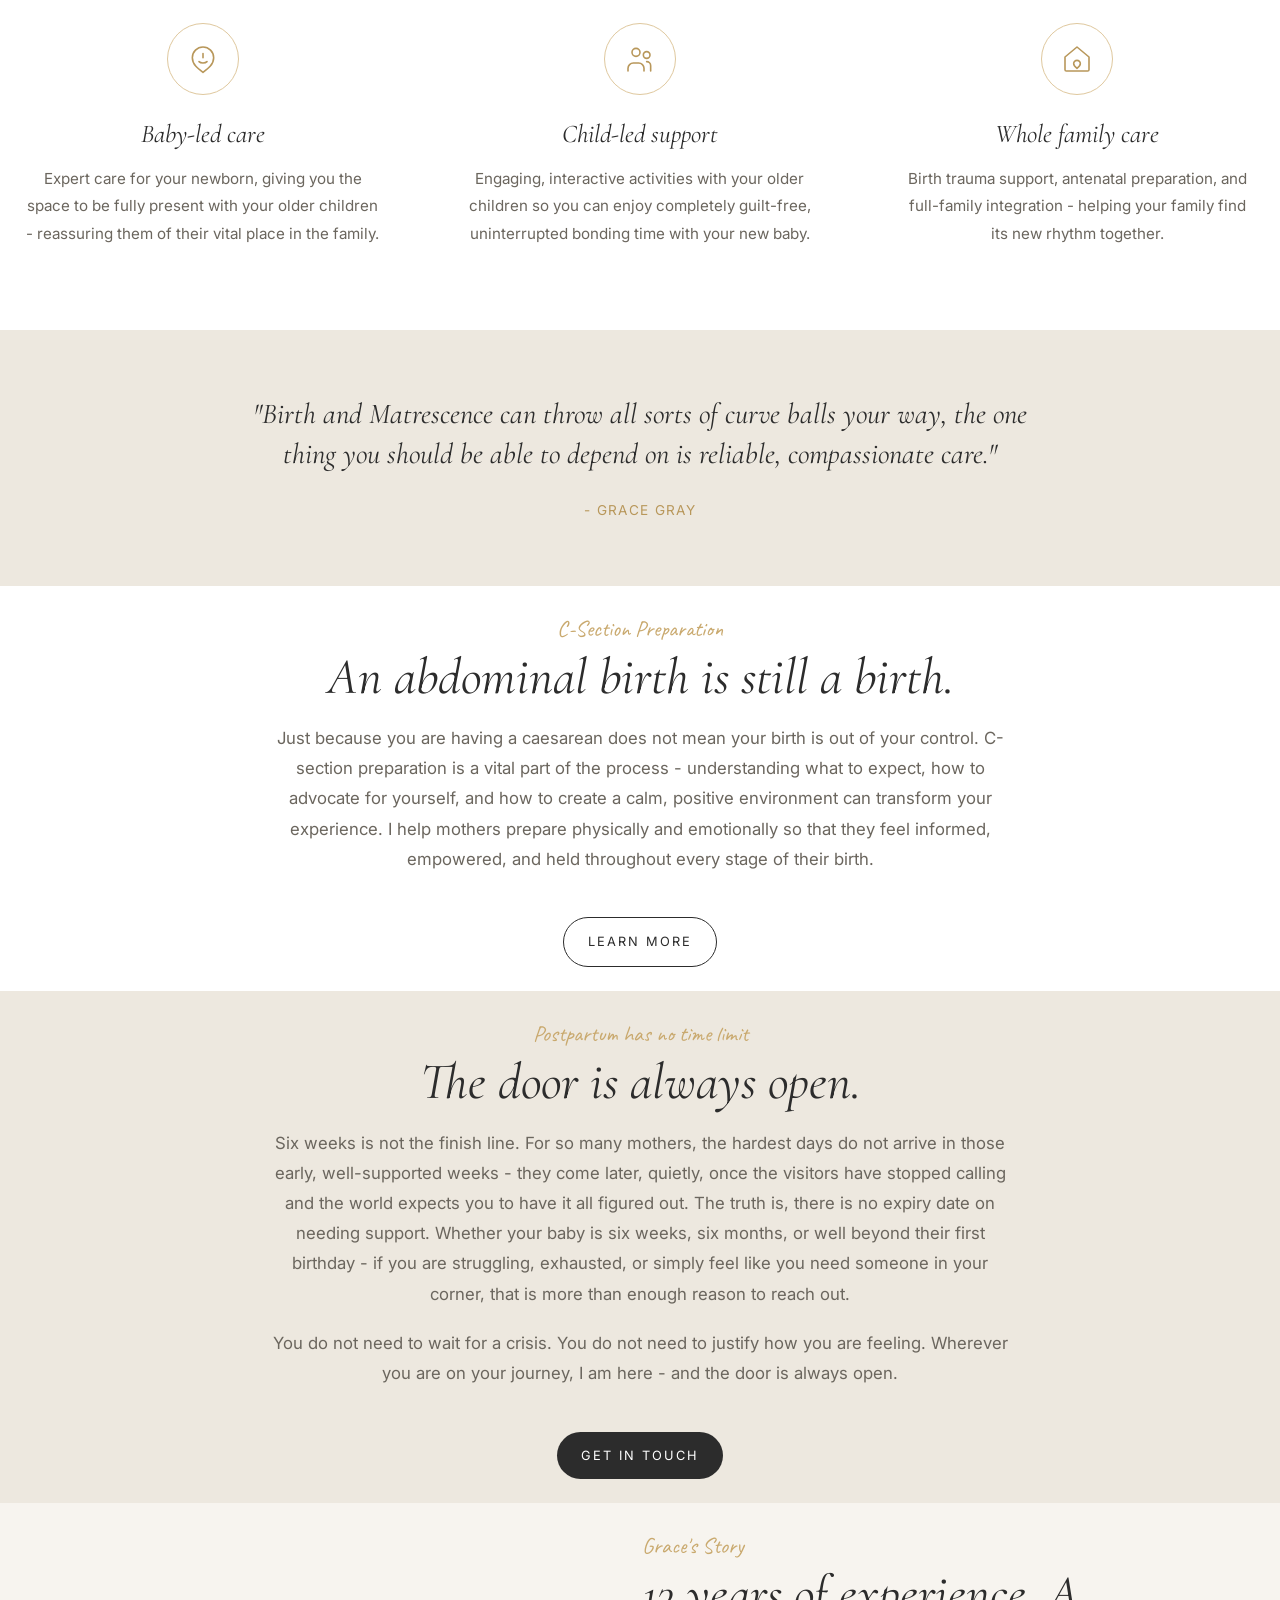
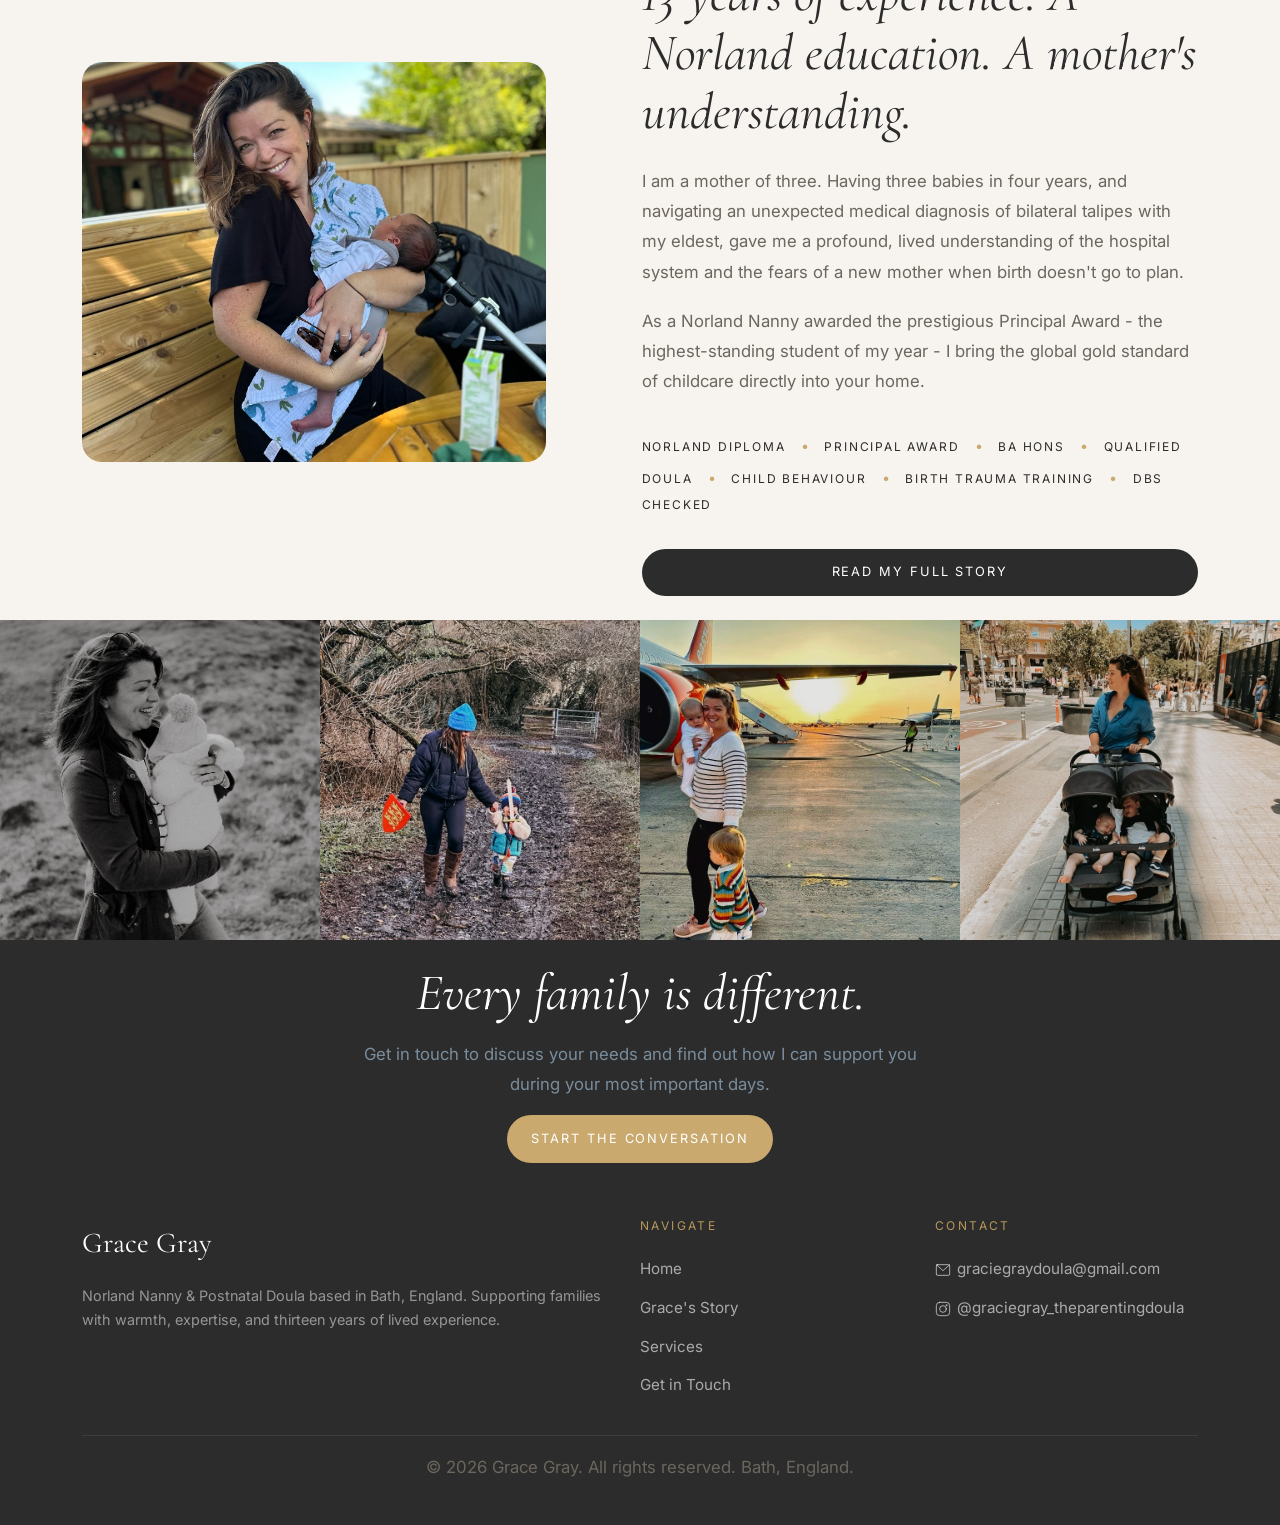
==== commit 0996d5a8: "Fix broken Unicode characters" ====
--- a/index.html
+++ b/index.html
@@ -63,7 +63,7 @@
         <div class="intro-text fade-up">
           <span class="accent-text">Matrescence</span>
           <h2>The transition into motherhood should be precious.</h2>
-          <p>Matrescence � the profound psychological and physical process of becoming a mother � is beautiful. But it can also be overwhelming. When you bring a new baby home, dividing your attention between them and your older children can feel like an impossible juggle.</p>
+          <p>Matrescence, the profound psychological and physical process of becoming a mother, is beautiful. But it can also be overwhelming. When you bring a new baby home, dividing your attention between them and your older children can feel like an impossible juggle.</p>
           <p>You may be recovering from a birth that didn't go to plan. You may be exhausted, emotional, and trying to hold it all together. <strong>You don't have to do this alone.</strong></p>
           <a href="about.html" class="btn btn-outline" style="margin-top: 1rem;">About Me</a>
         </div>
@@ -106,7 +106,7 @@
   <section class="pull-quote">
     <div class="container fade-up">
       <blockquote style="max-width: 800px; margin: 0 auto; font-size: 1.8rem; line-height: 1.4;">"Birth and Matrescence can throw all sorts of curve balls your way, the one thing you should be able to depend on is reliable, compassionate care."</blockquote>
-      <cite style="margin-top: 1.5rem; display: block;">� GRACE GRAY</cite>
+      <cite style="margin-top: 1.5rem; display: block;">- GRACE GRAY</cite>
     </div>
   </section>
 
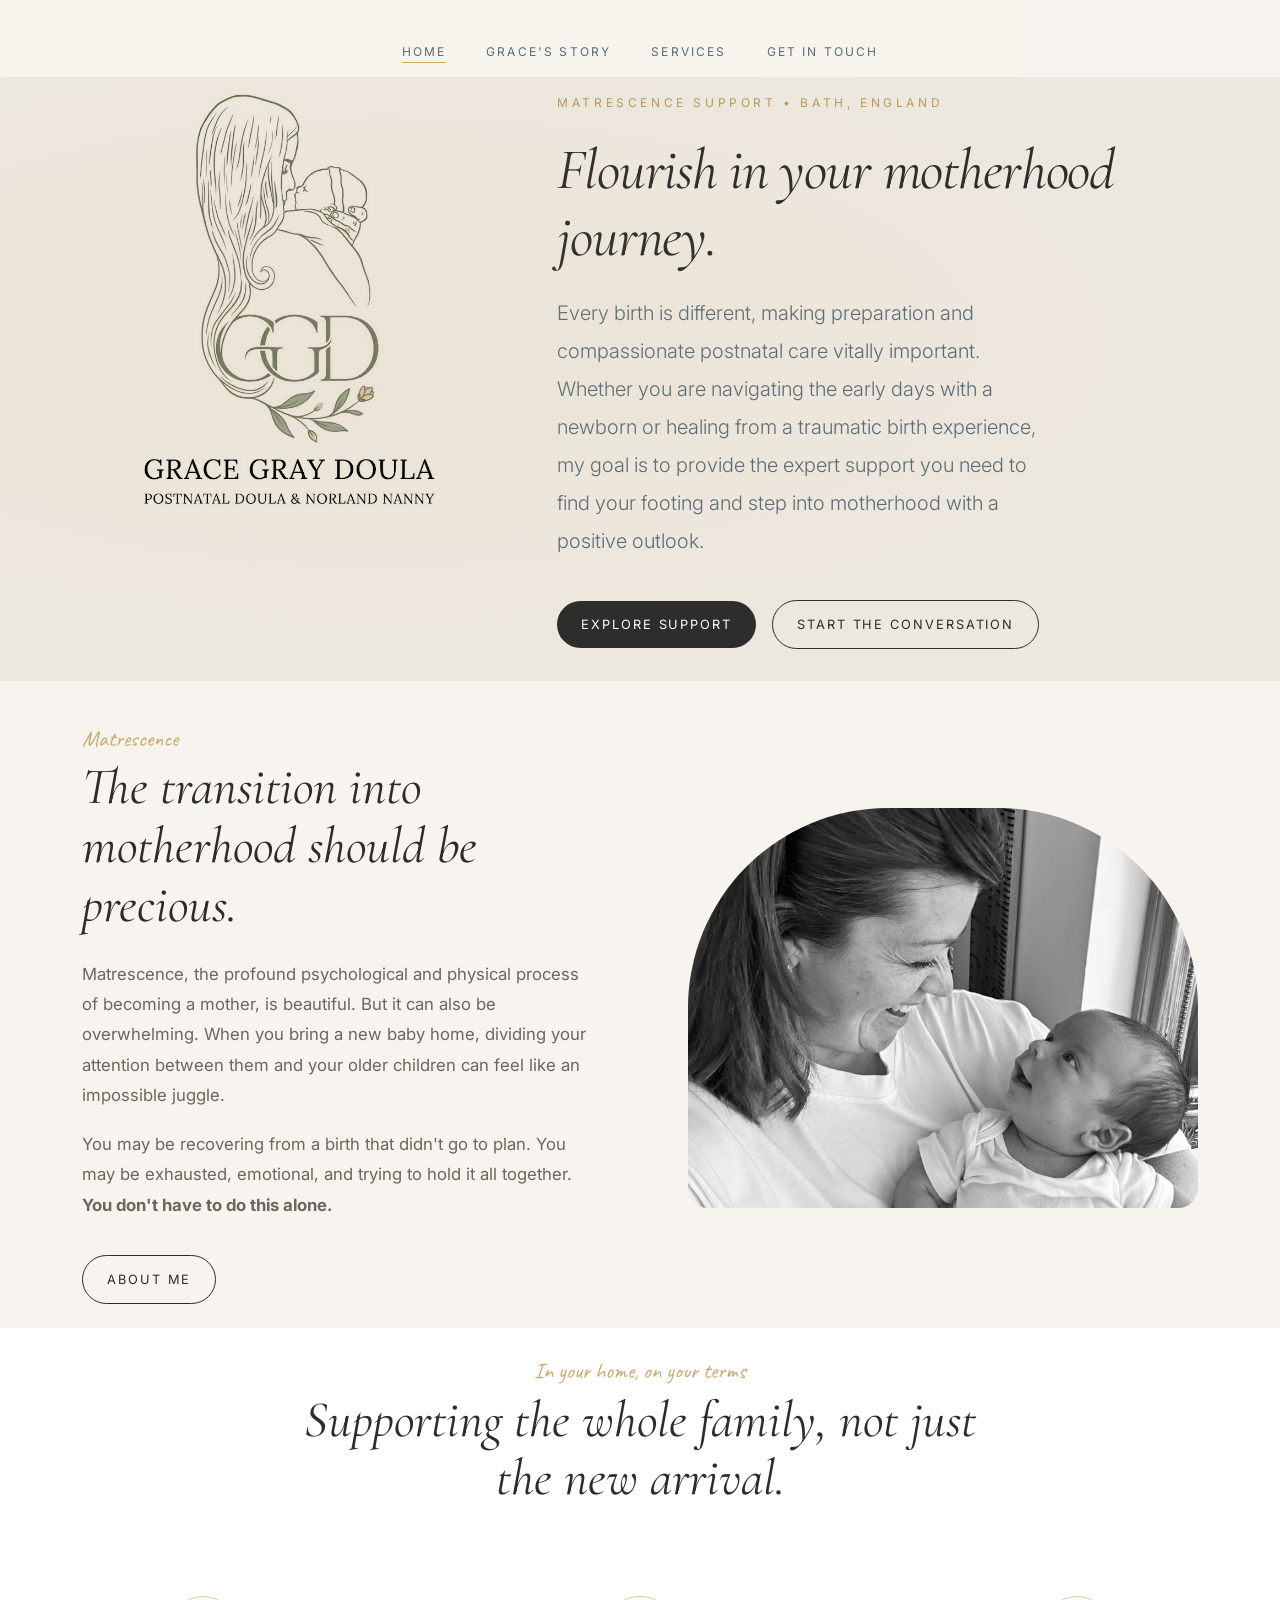
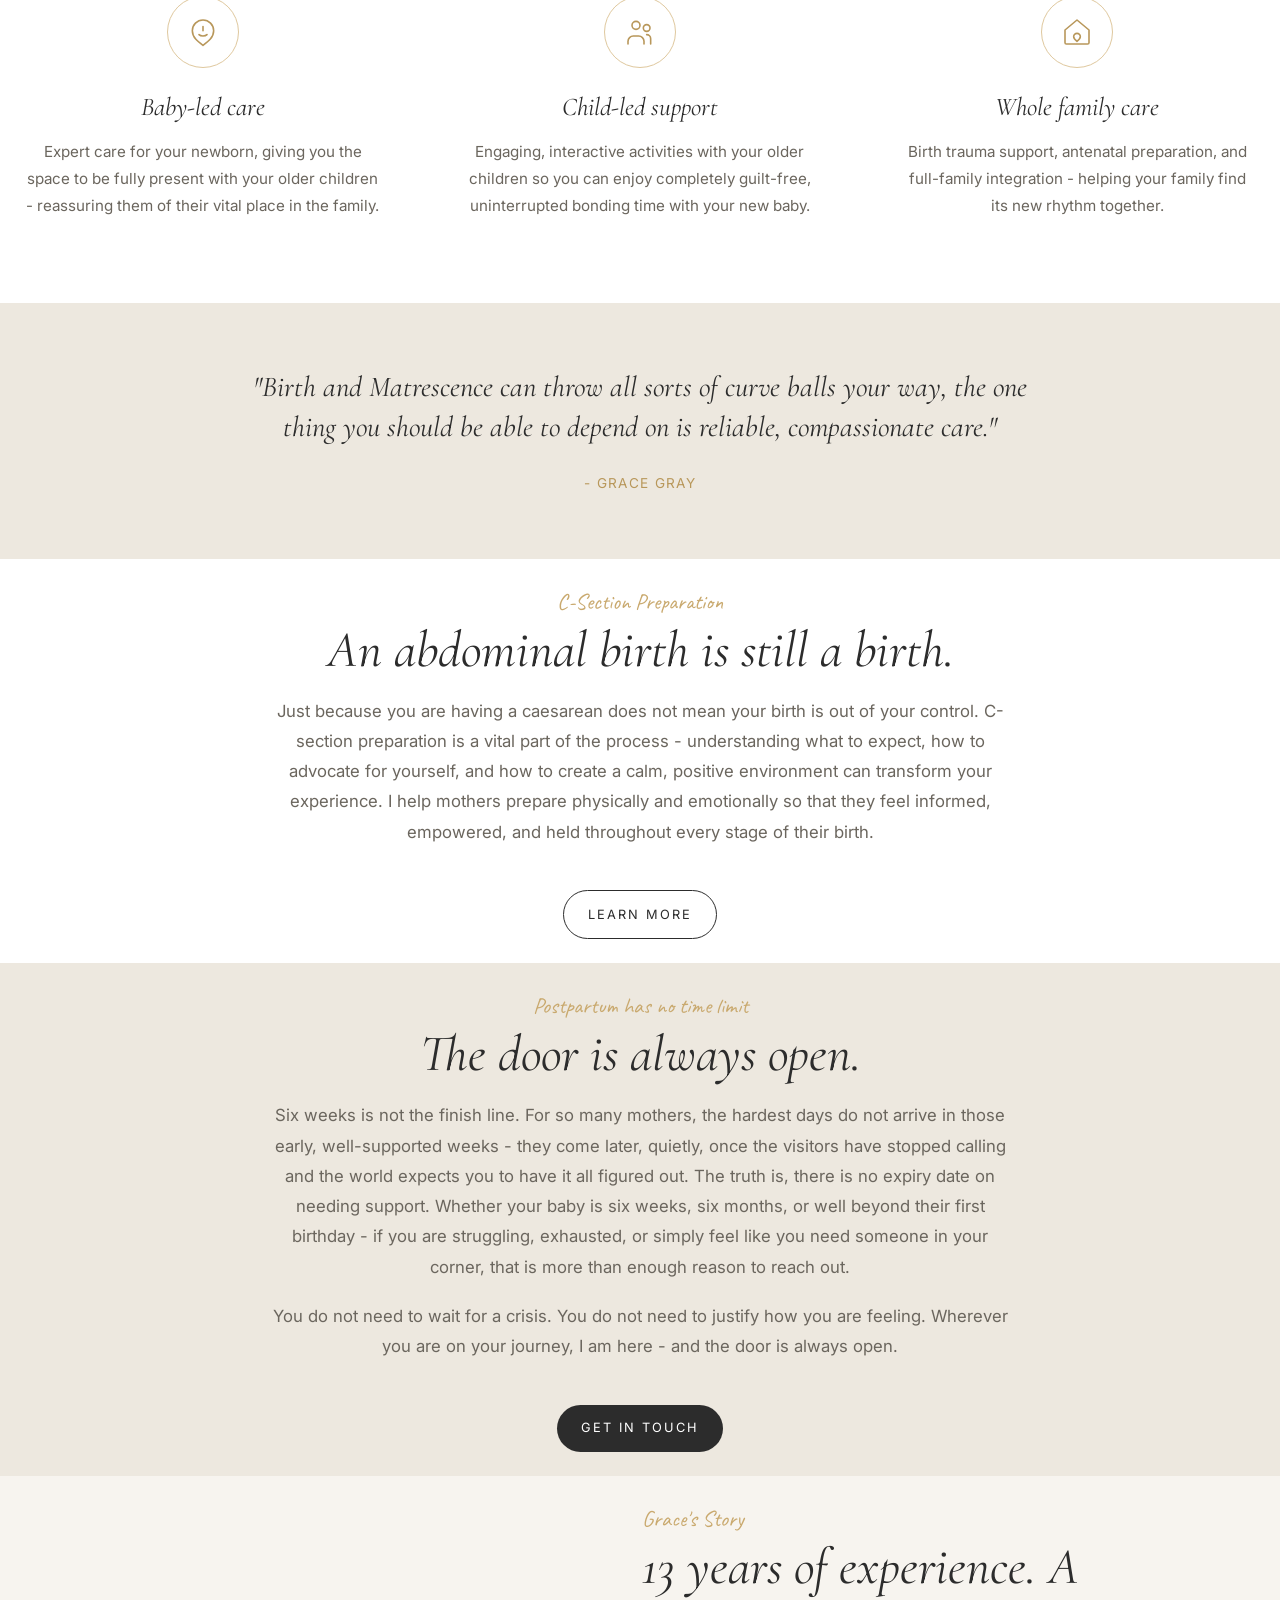
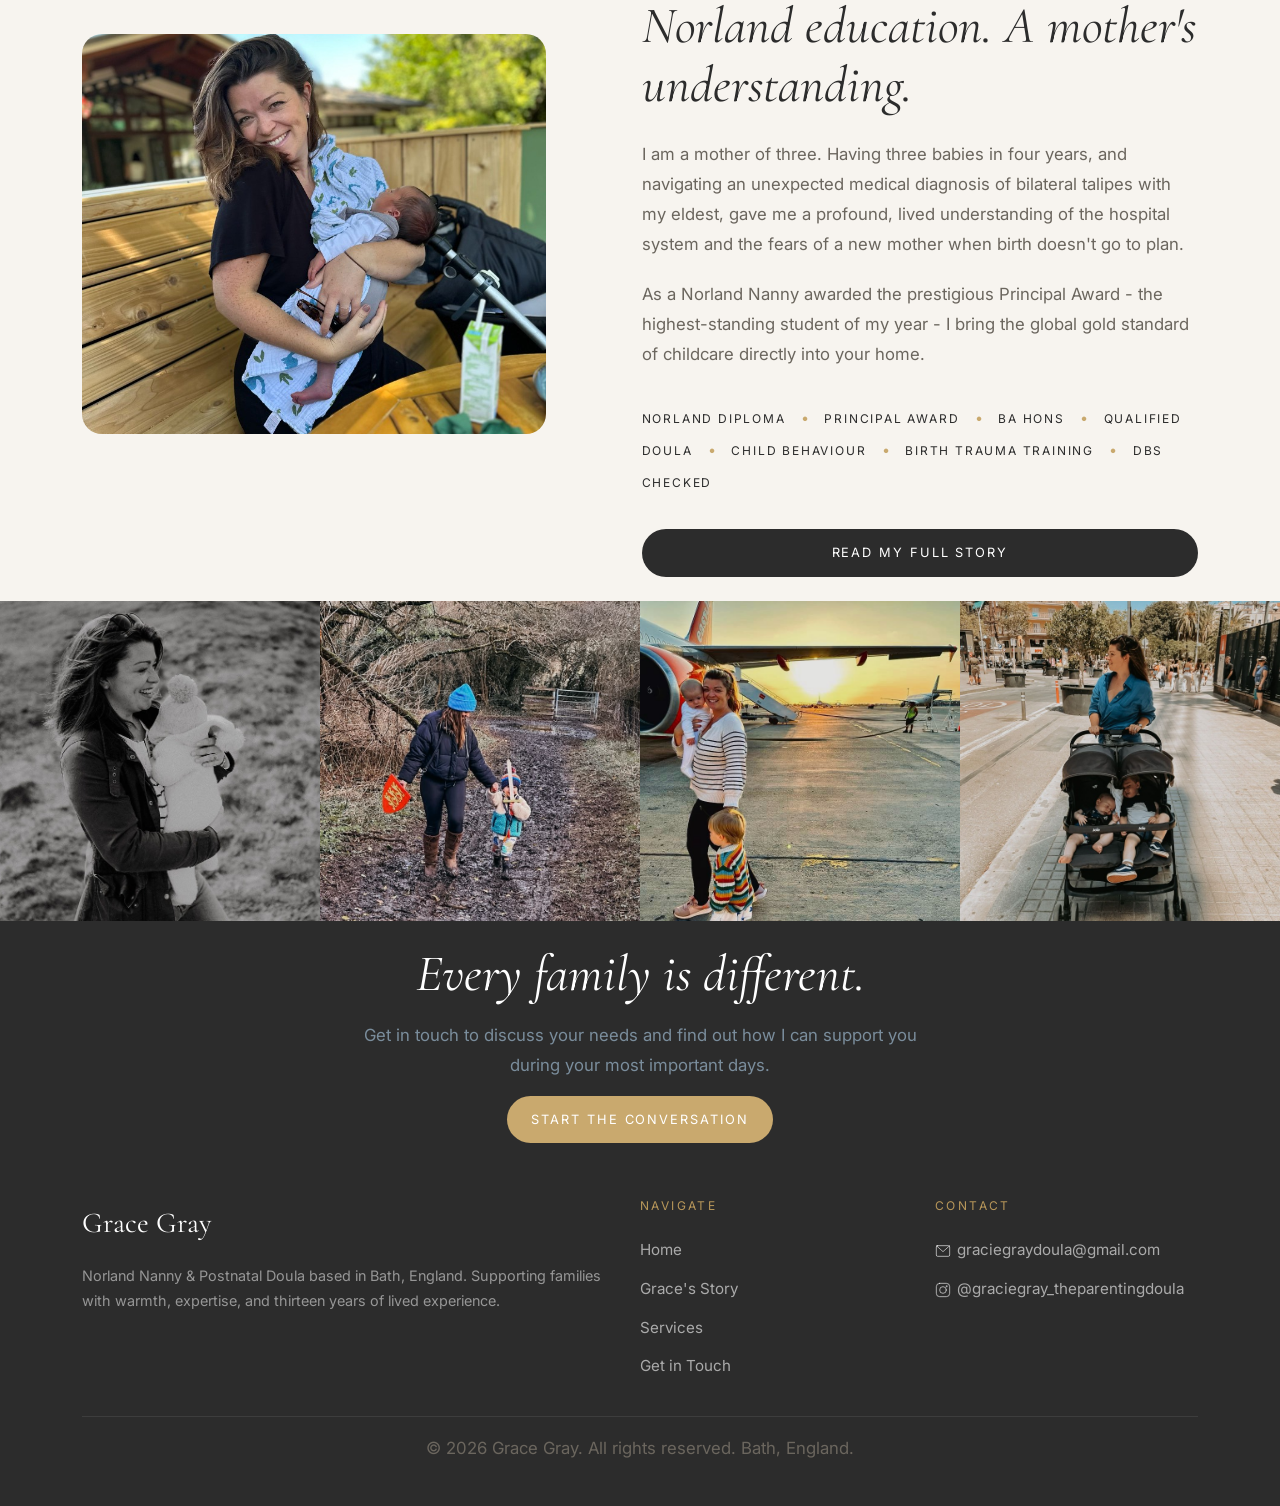
==== commit 1fd0dcc9: "Strip BOM artifacts and encoding garbage from all HTML files" ====
--- a/index.html
+++ b/index.html
@@ -1,4 +1,4 @@
-﻿﻿??<!DOCTYPE html>
+<!DOCTYPE html>
 <html lang="en">
 <head>
   <meta charset="UTF-8">
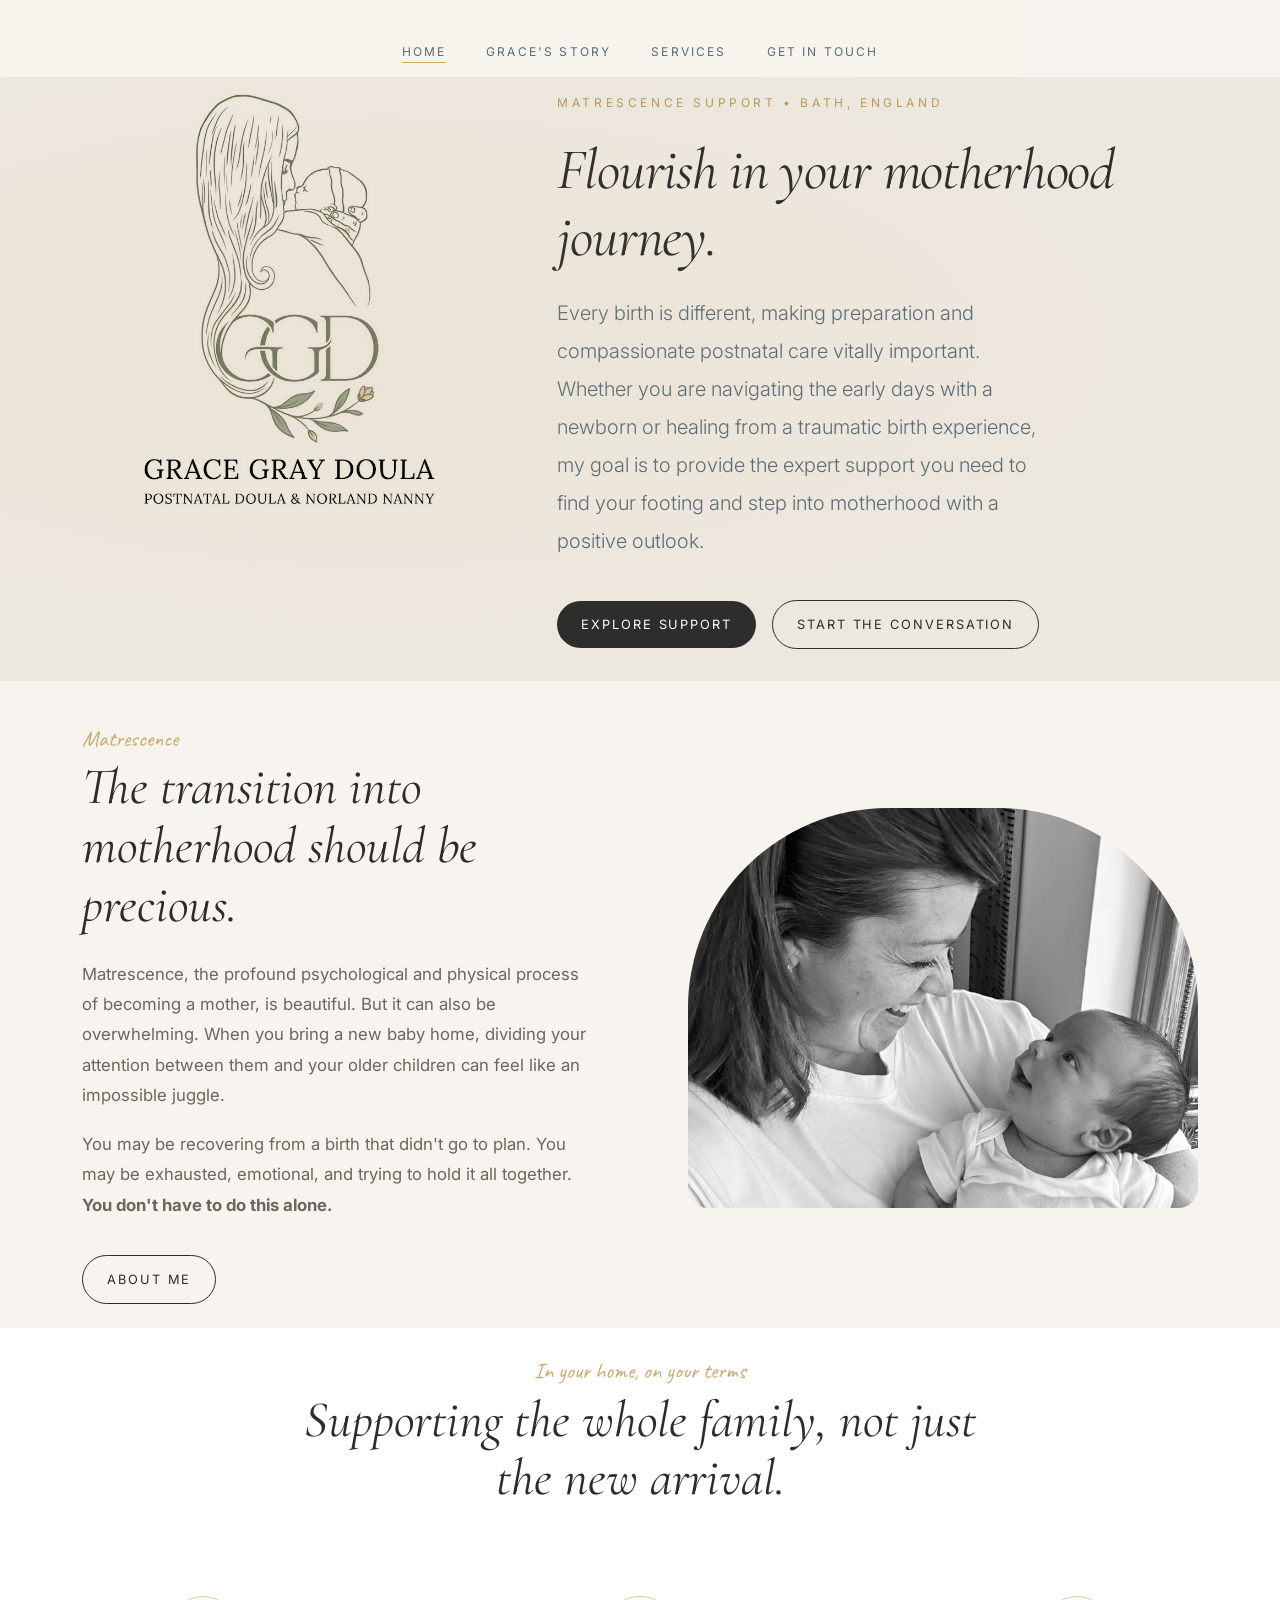
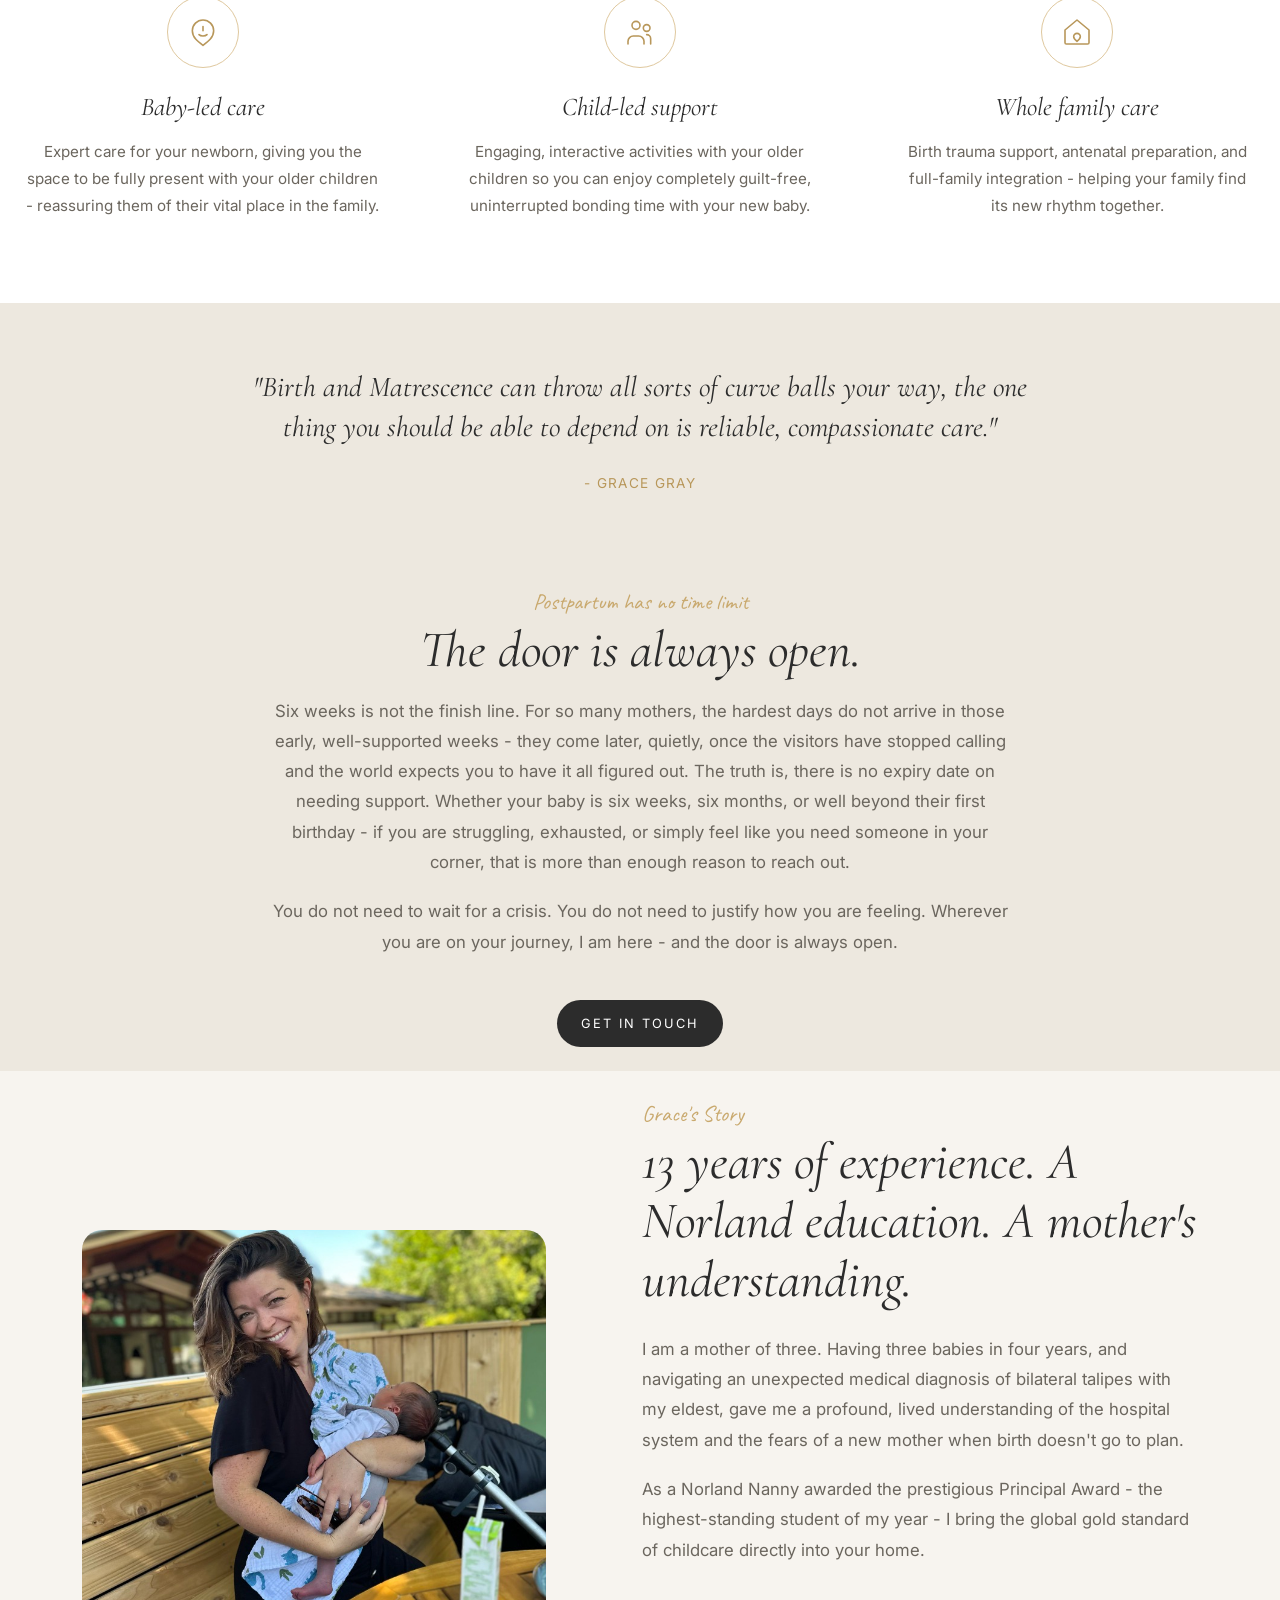
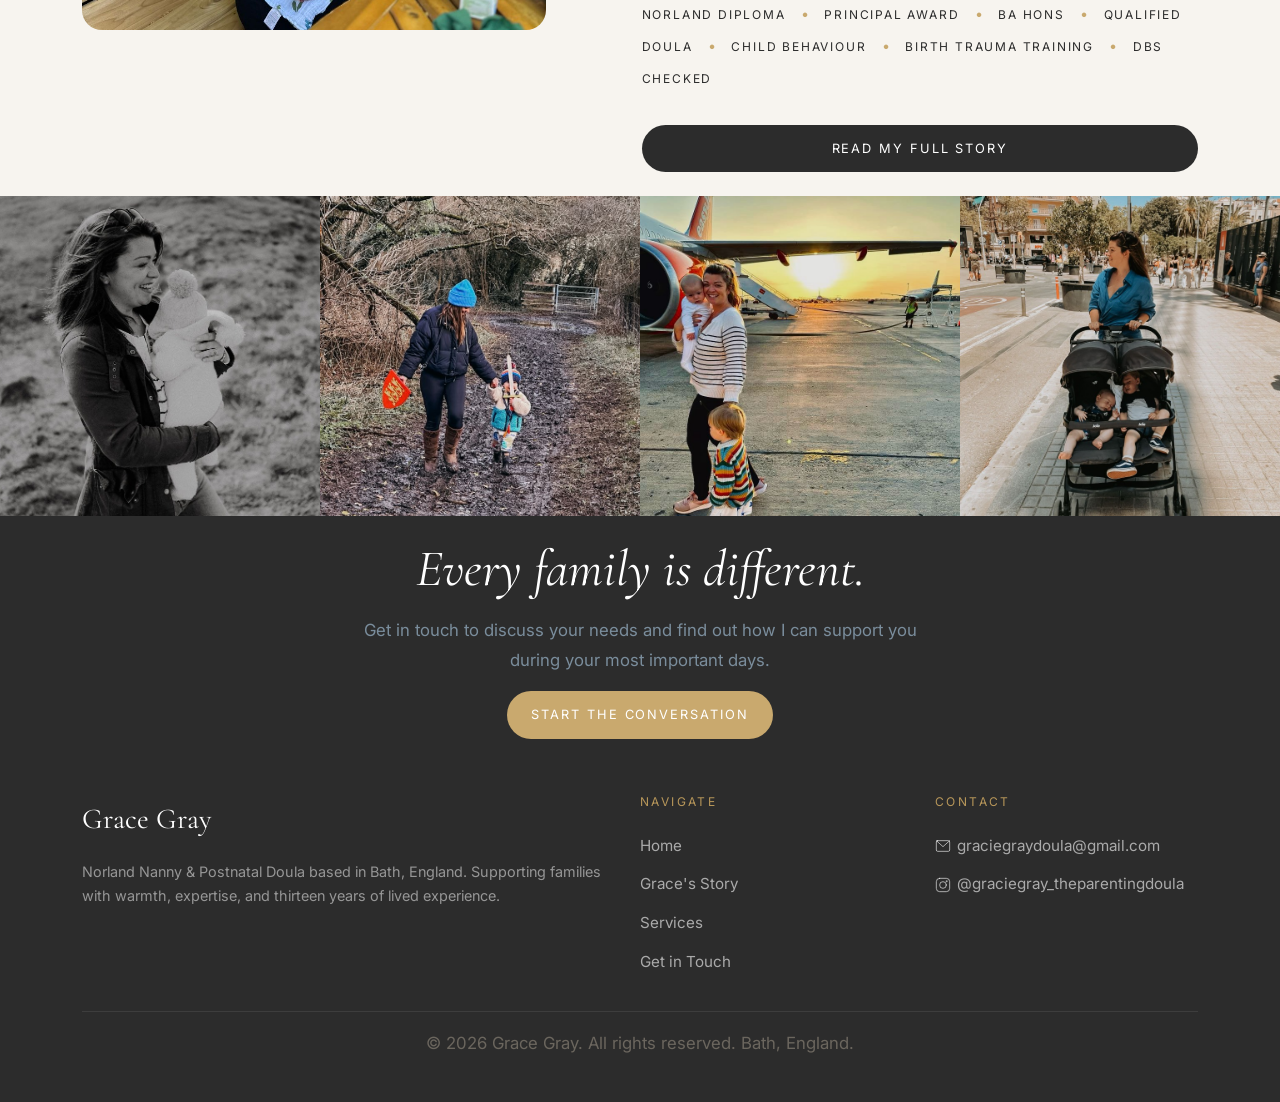
==== commit 636f575a: "Move C-Section Support section from homepage to services page" ====
--- a/index.html
+++ b/index.html
@@ -111,16 +111,6 @@
   </section>
 
   
-  <!-- C-Section Preparation -->
-  <section style="background-color: var(--white);">
-    <div class="container" style="max-width: 800px; text-align: center;">
-      <span class="accent-text fade-up">C-Section Preparation</span>
-      <h2 class="fade-up" style="margin-bottom: 1rem;">An abdominal birth is still a birth.</h2>
-      <p class="fade-up">Just because you are having a caesarean does not mean your birth is out of your control. C-section preparation is a vital part of the process - understanding what to expect, how to advocate for yourself, and how to create a calm, positive environment can transform your experience. I help mothers prepare physically and emotionally so that they feel informed, empowered, and held throughout every stage of their birth.</p>
-      <a href="services.html" class="btn btn-outline fade-up" style="margin-top: 1.5rem;">Learn More</a>
-    </div>
-  </section>
-  
   <!-- Postnatal Care - No Time Limit -->
   <section style="background-color: var(--cream-dark);">
     <div class="container" style="max-width: 800px; text-align: center;">
--- a/assets/css/style.css
+++ b/assets/css/style.css
@@ -1028,7 +1028,7 @@
 
     /* ── HERO: strip the huge desktop padding, drive spacing from inner ── */
     .hero {
-        padding-top: 0;
+        padding-top: 70px;
         padding-bottom: 2rem;
         min-height: auto;
     }
@@ -1044,7 +1044,7 @@
     .hero-image {
         height: auto;
         border-radius: 0;
-        margin-top: -1.5rem;
+        margin-top: 0;
     }
 
     .hero-logo {
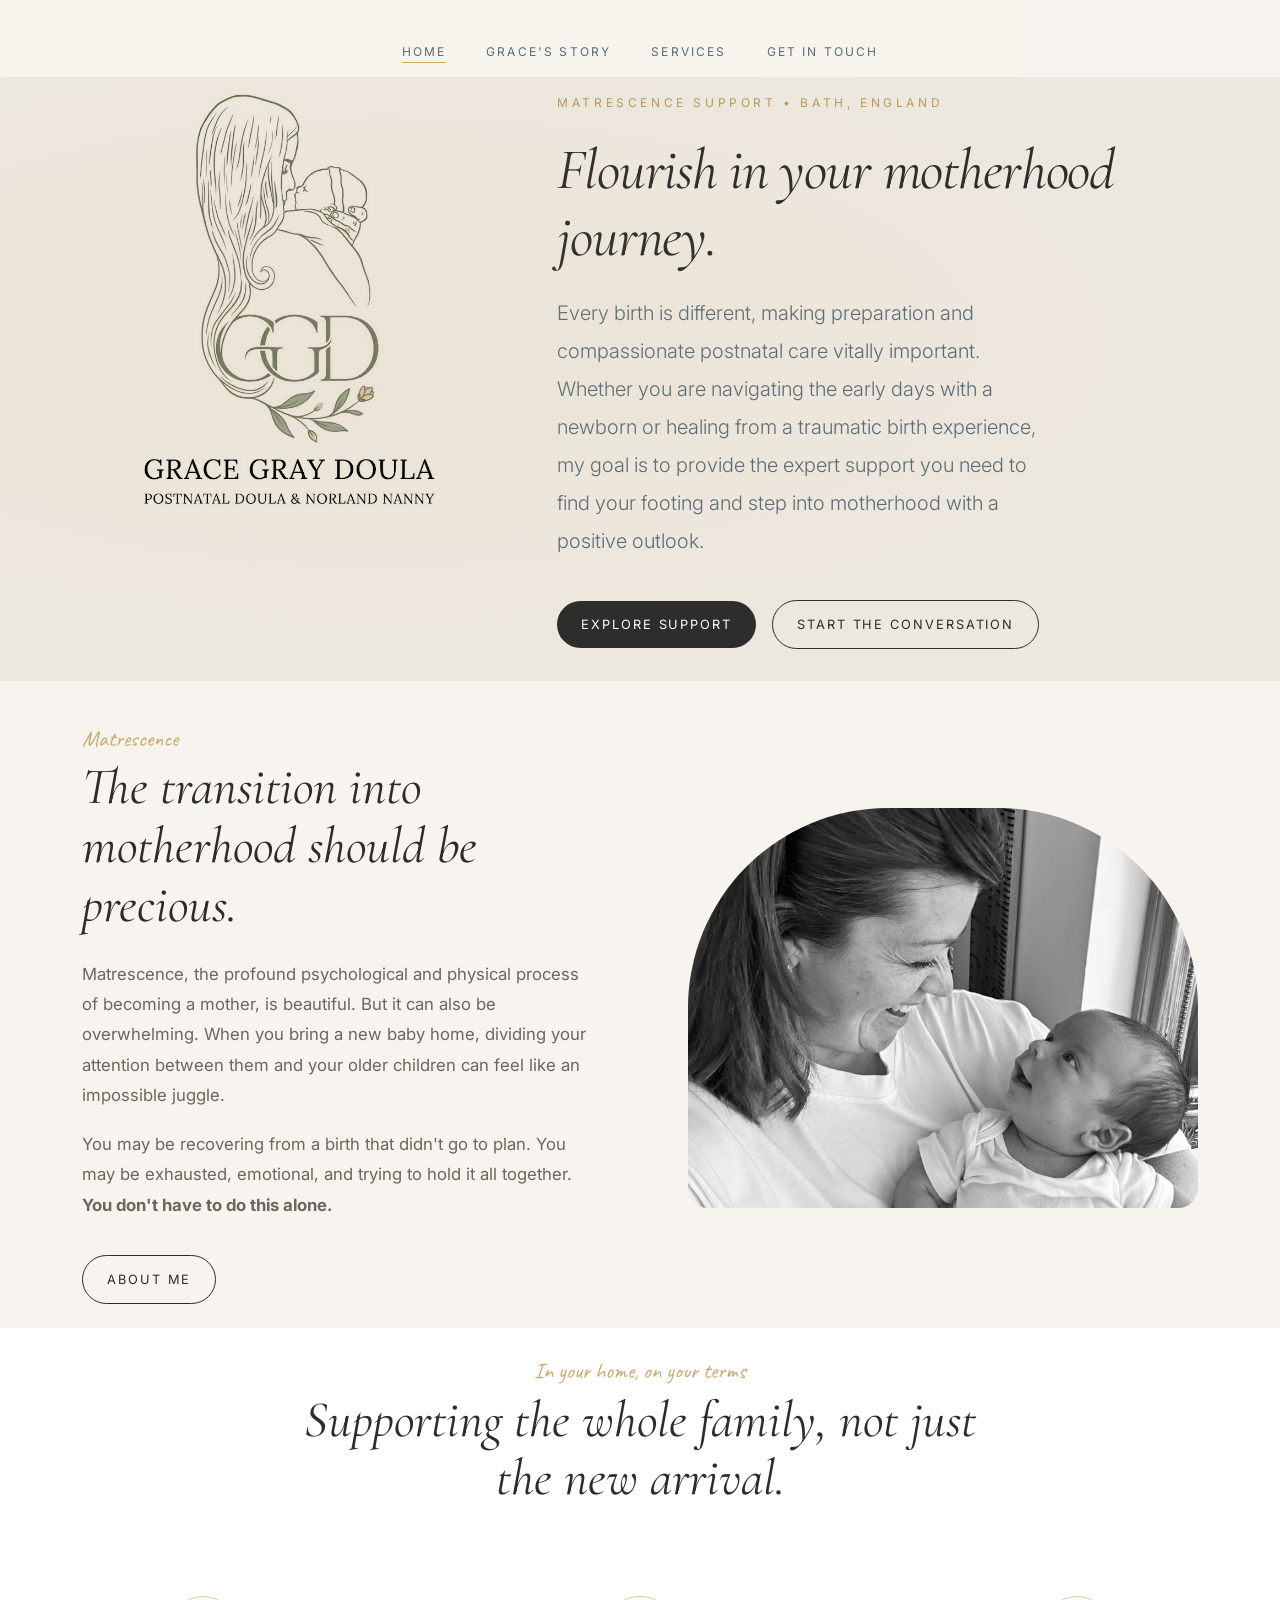
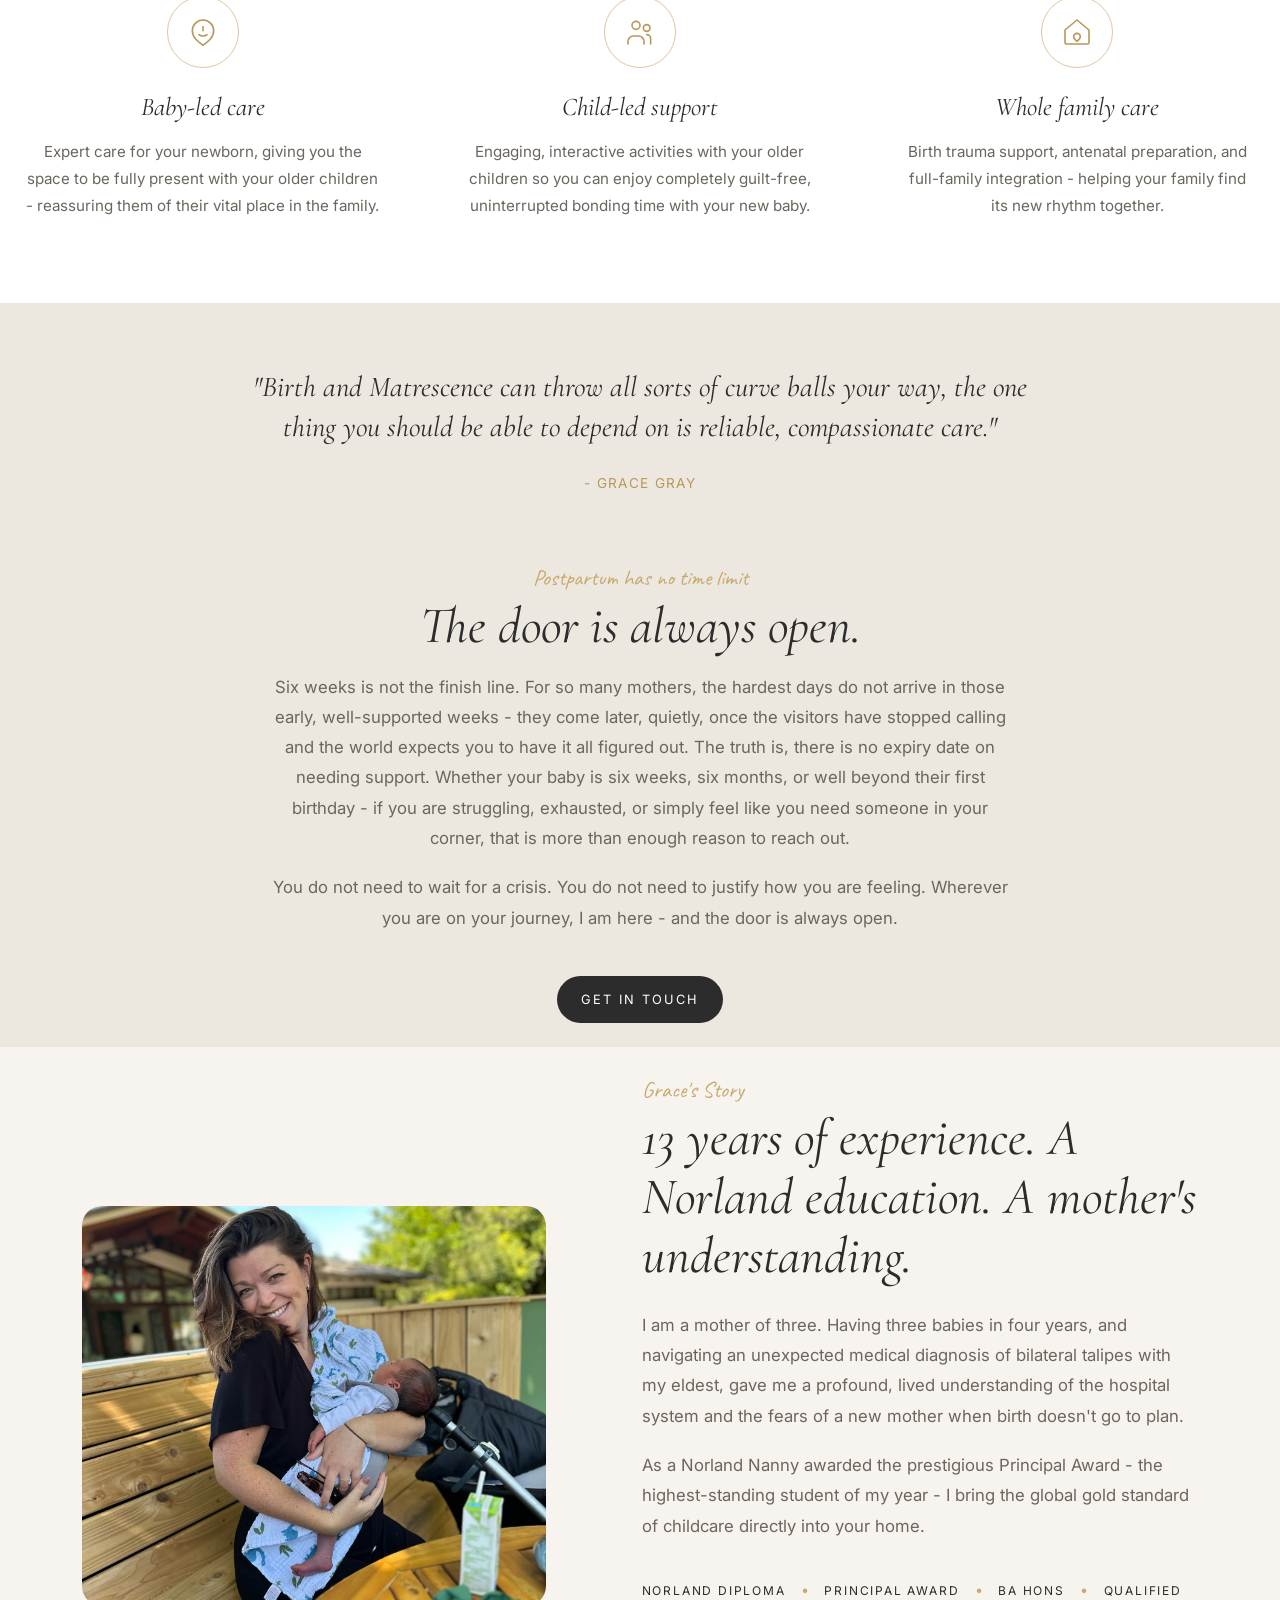
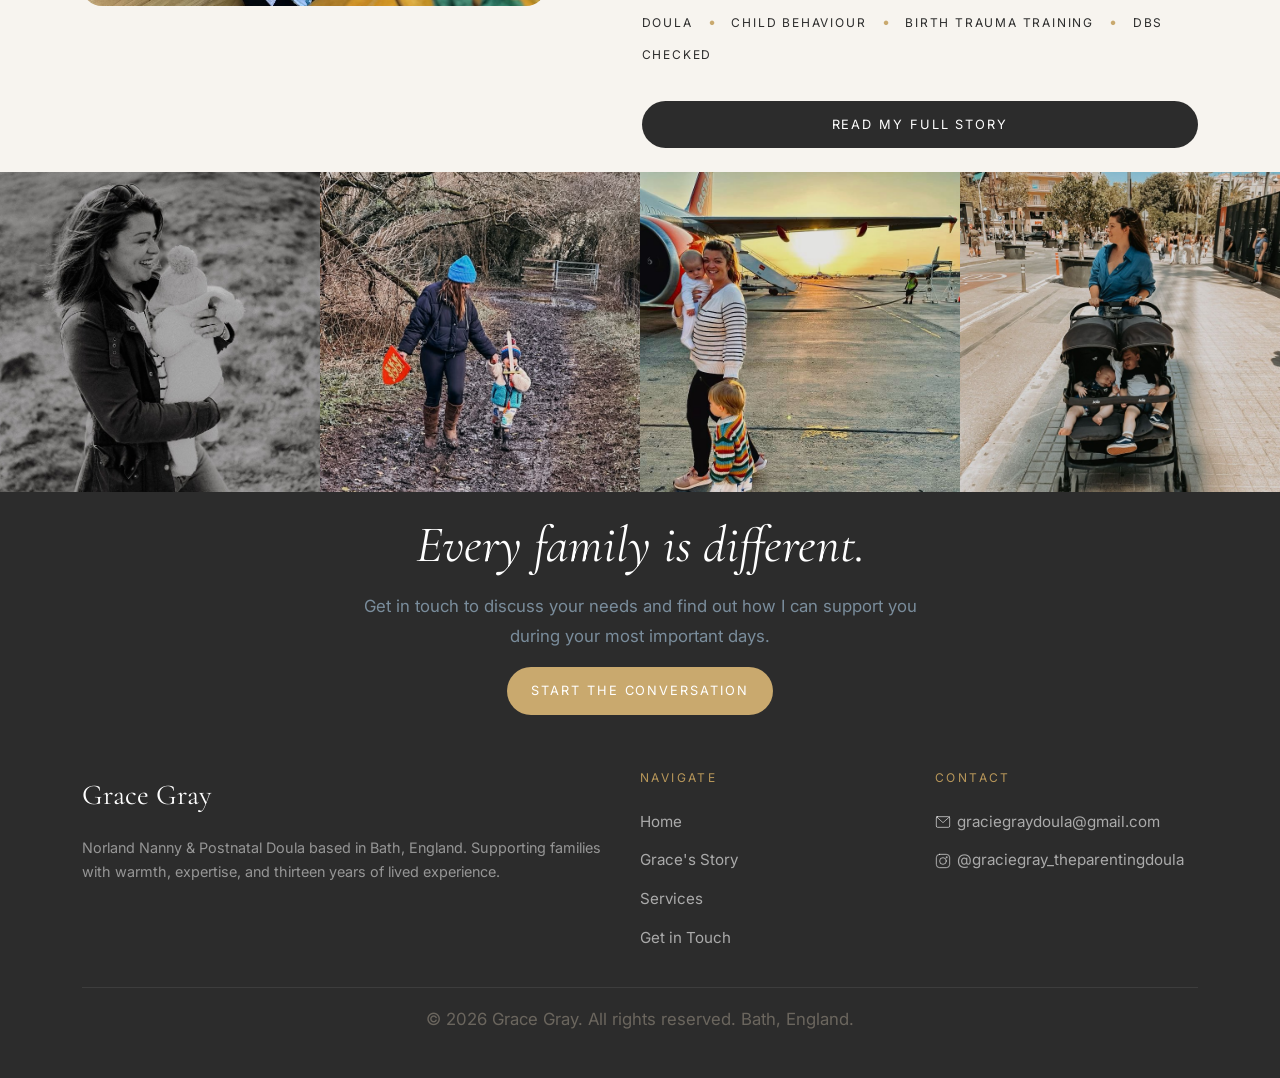
==== commit a510059e: "Fix spacing between pull quote and postnatal care sections" ====
--- a/index.html
+++ b/index.html
@@ -112,7 +112,7 @@
 
   
   <!-- Postnatal Care - No Time Limit -->
-  <section style="background-color: var(--cream-dark);">
+  <section style="background-color: var(--cream-dark); padding-top: 0;">
     <div class="container" style="max-width: 800px; text-align: center;">
       <span class="accent-text fade-up">Postpartum has no time limit</span>
       <h2 class="fade-up" style="margin-bottom: 1rem;">The door is always open.</h2>
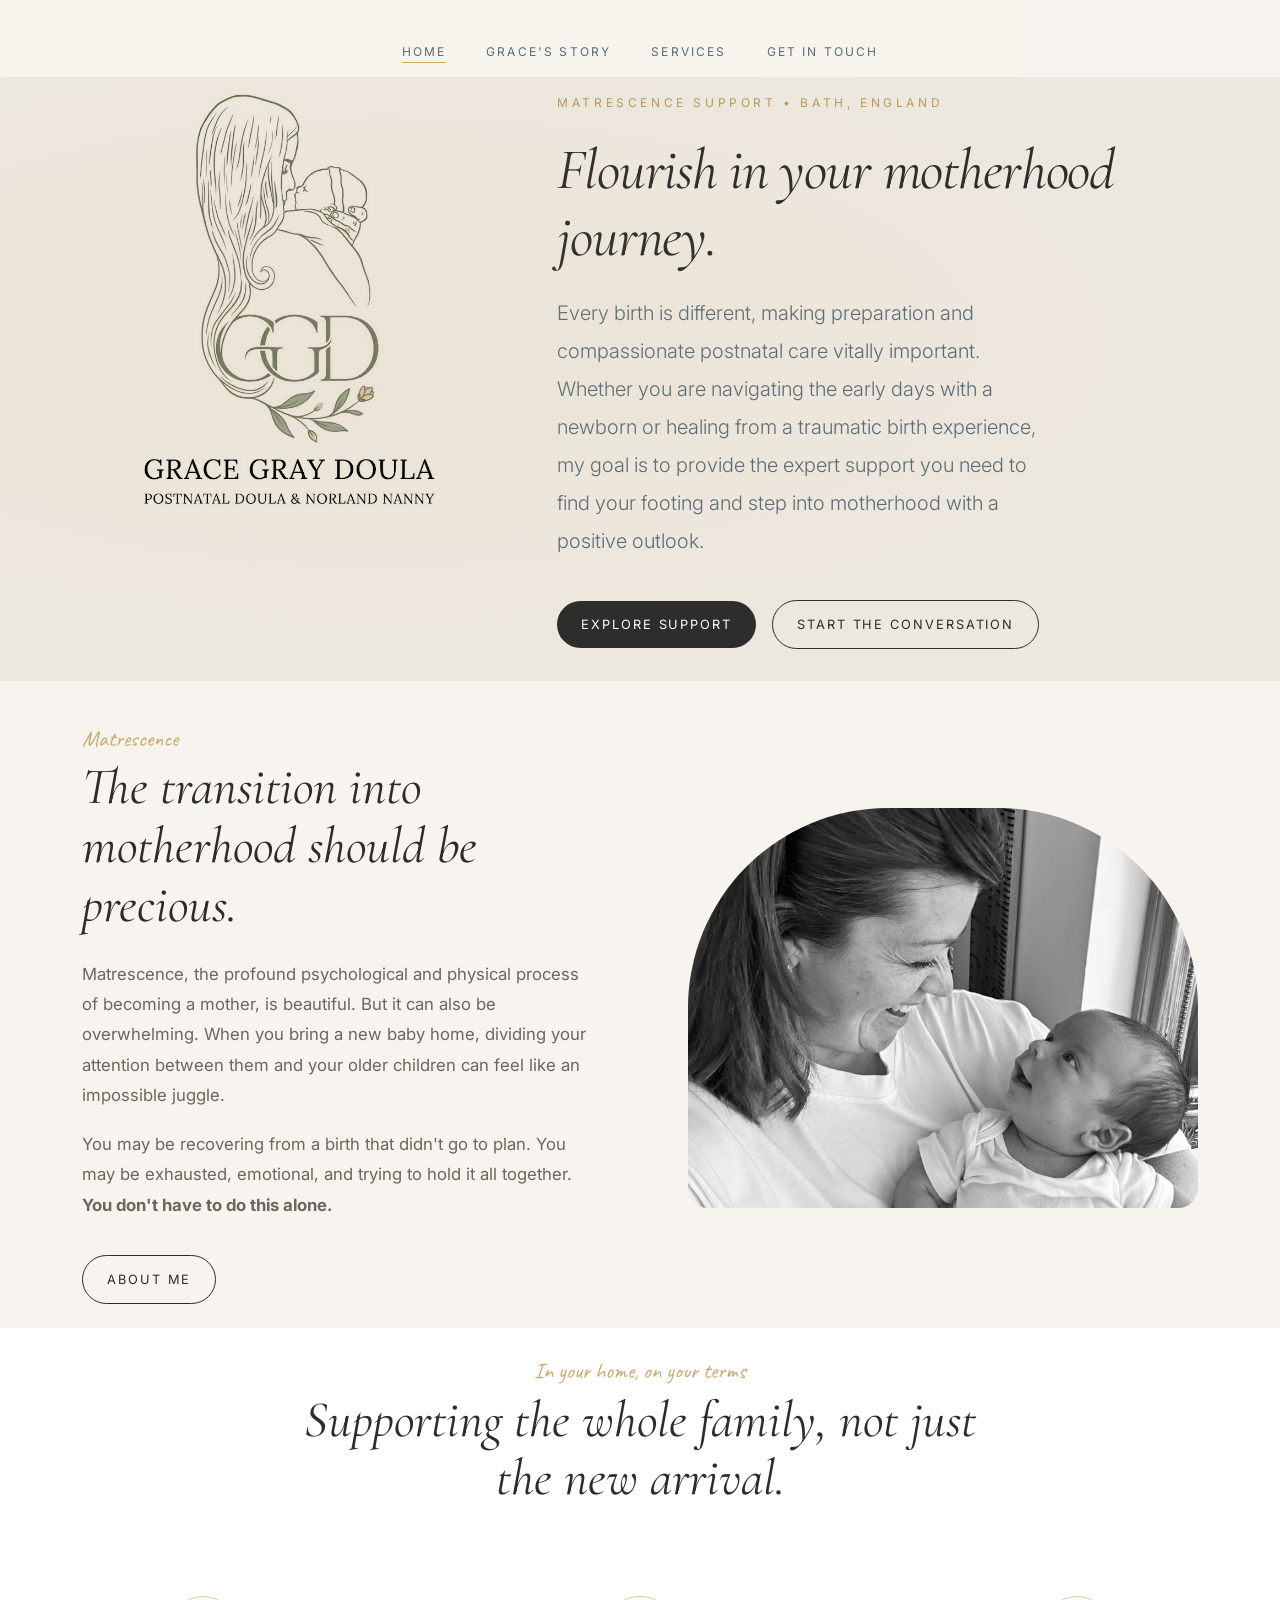
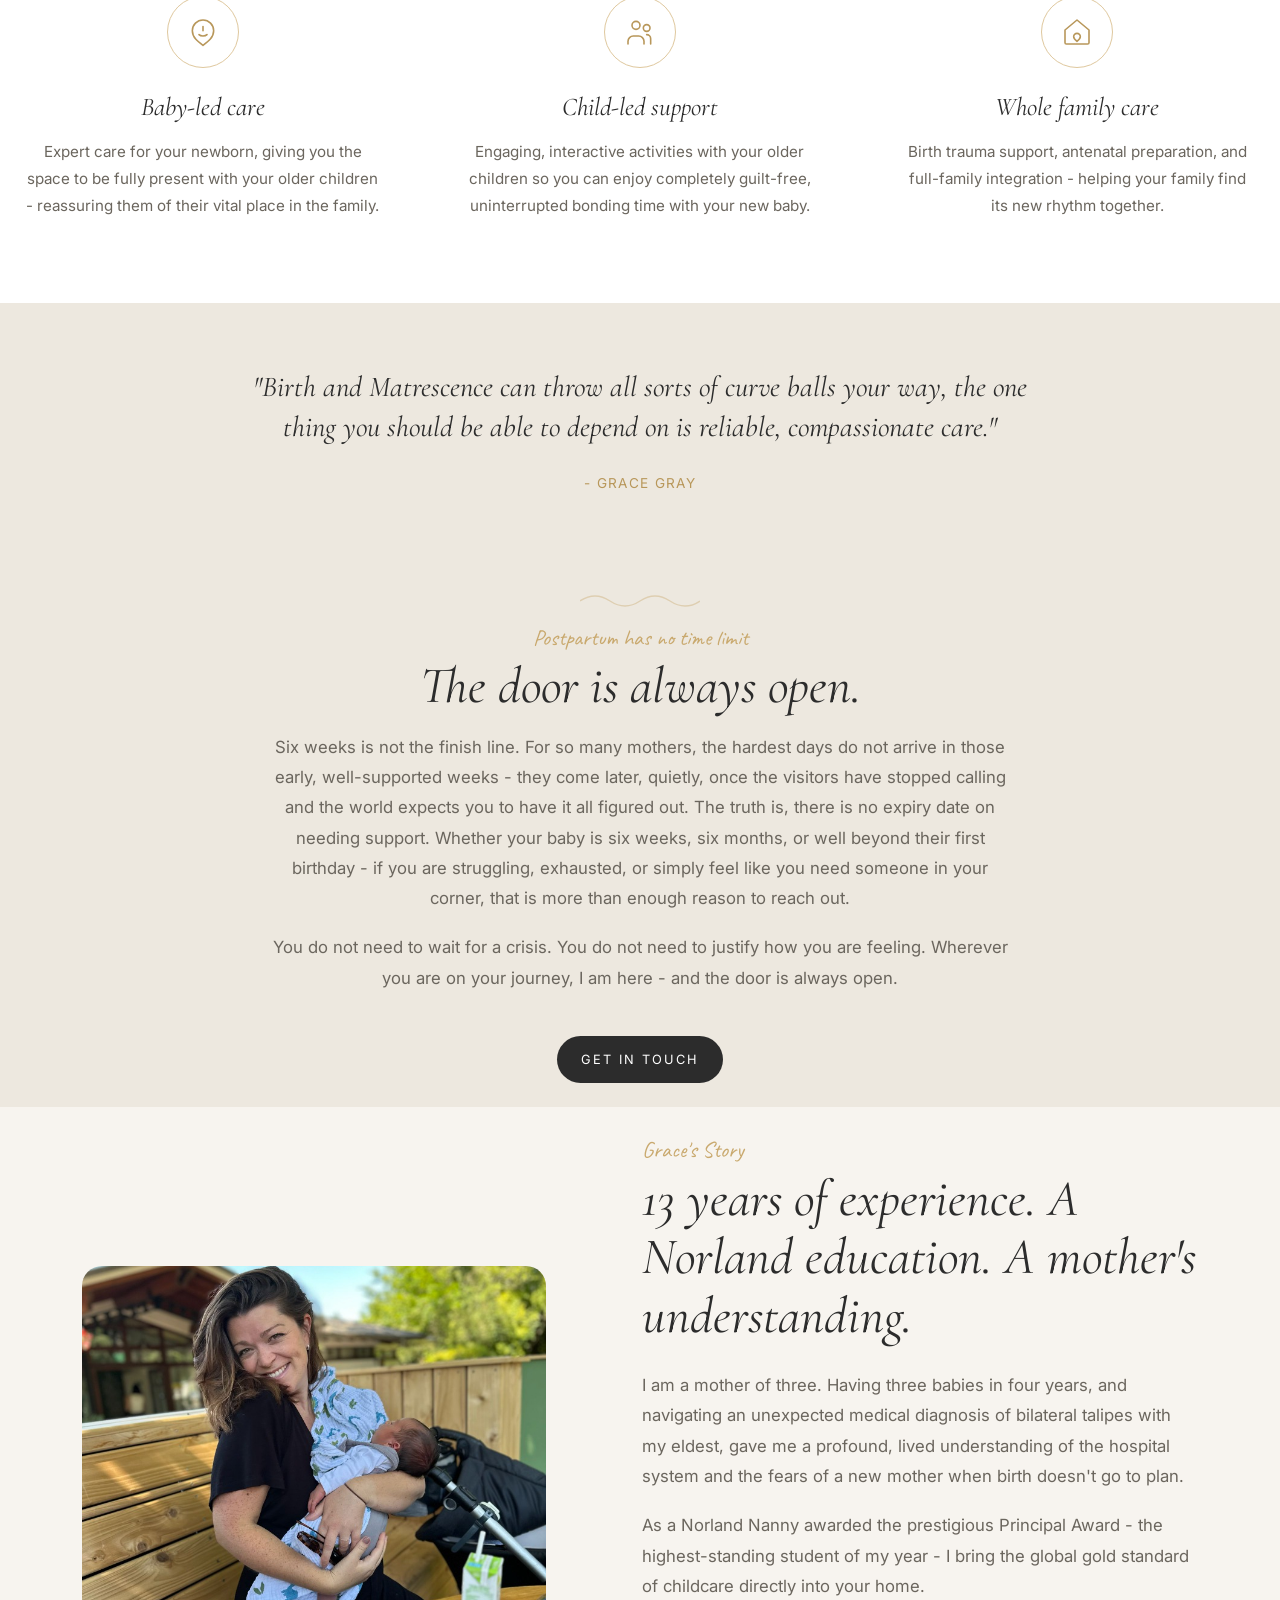
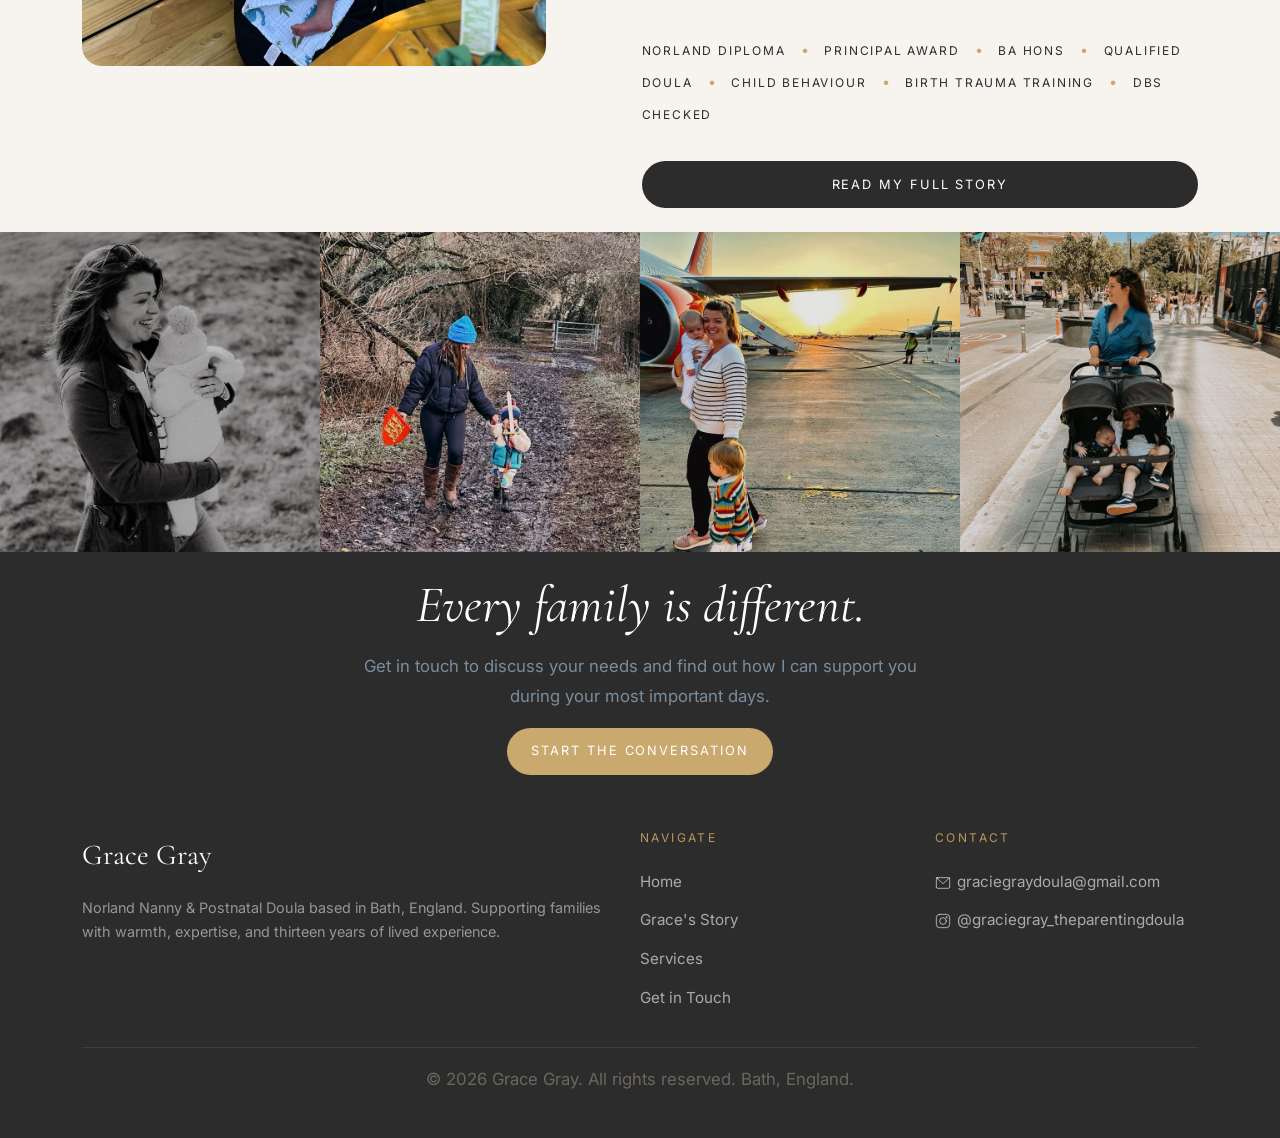
==== commit fea78670: "Add decorative wavy gold divider between pull quote and postnatal section" ====
--- a/index.html
+++ b/index.html
@@ -110,6 +110,12 @@
     </div>
   </section>
 
+  <!-- Decorative Wavy Divider -->
+  <div style="background-color: var(--cream-dark); text-align: center; padding: 2rem 0 0 0;">
+    <svg width="120" height="20" viewBox="0 0 120 20" fill="none" xmlns="http://www.w3.org/2000/svg" style="opacity: 0.4;">
+      <path d="M0 10 Q15 0 30 10 Q45 20 60 10 Q75 0 90 10 Q105 20 120 10" stroke="#c9a96e" stroke-width="1.5" fill="none"/>
+    </svg>
+  </div>
   
   <!-- Postnatal Care - No Time Limit -->
   <section style="background-color: var(--cream-dark); padding-top: 0;">
--- a/assets/css/style.css
+++ b/assets/css/style.css
@@ -1111,6 +1111,17 @@
         grid-template-columns: 1fr;
         max-width: 420px;
         margin: 0 auto;
+        gap: 0;
+    }
+
+    .pillar {
+        padding: 1.2rem 1rem;
+    }
+
+    .pillar-icon {
+        width: 56px;
+        height: 56px;
+        margin-bottom: 1rem;
     }
 
     .credentials-grid {
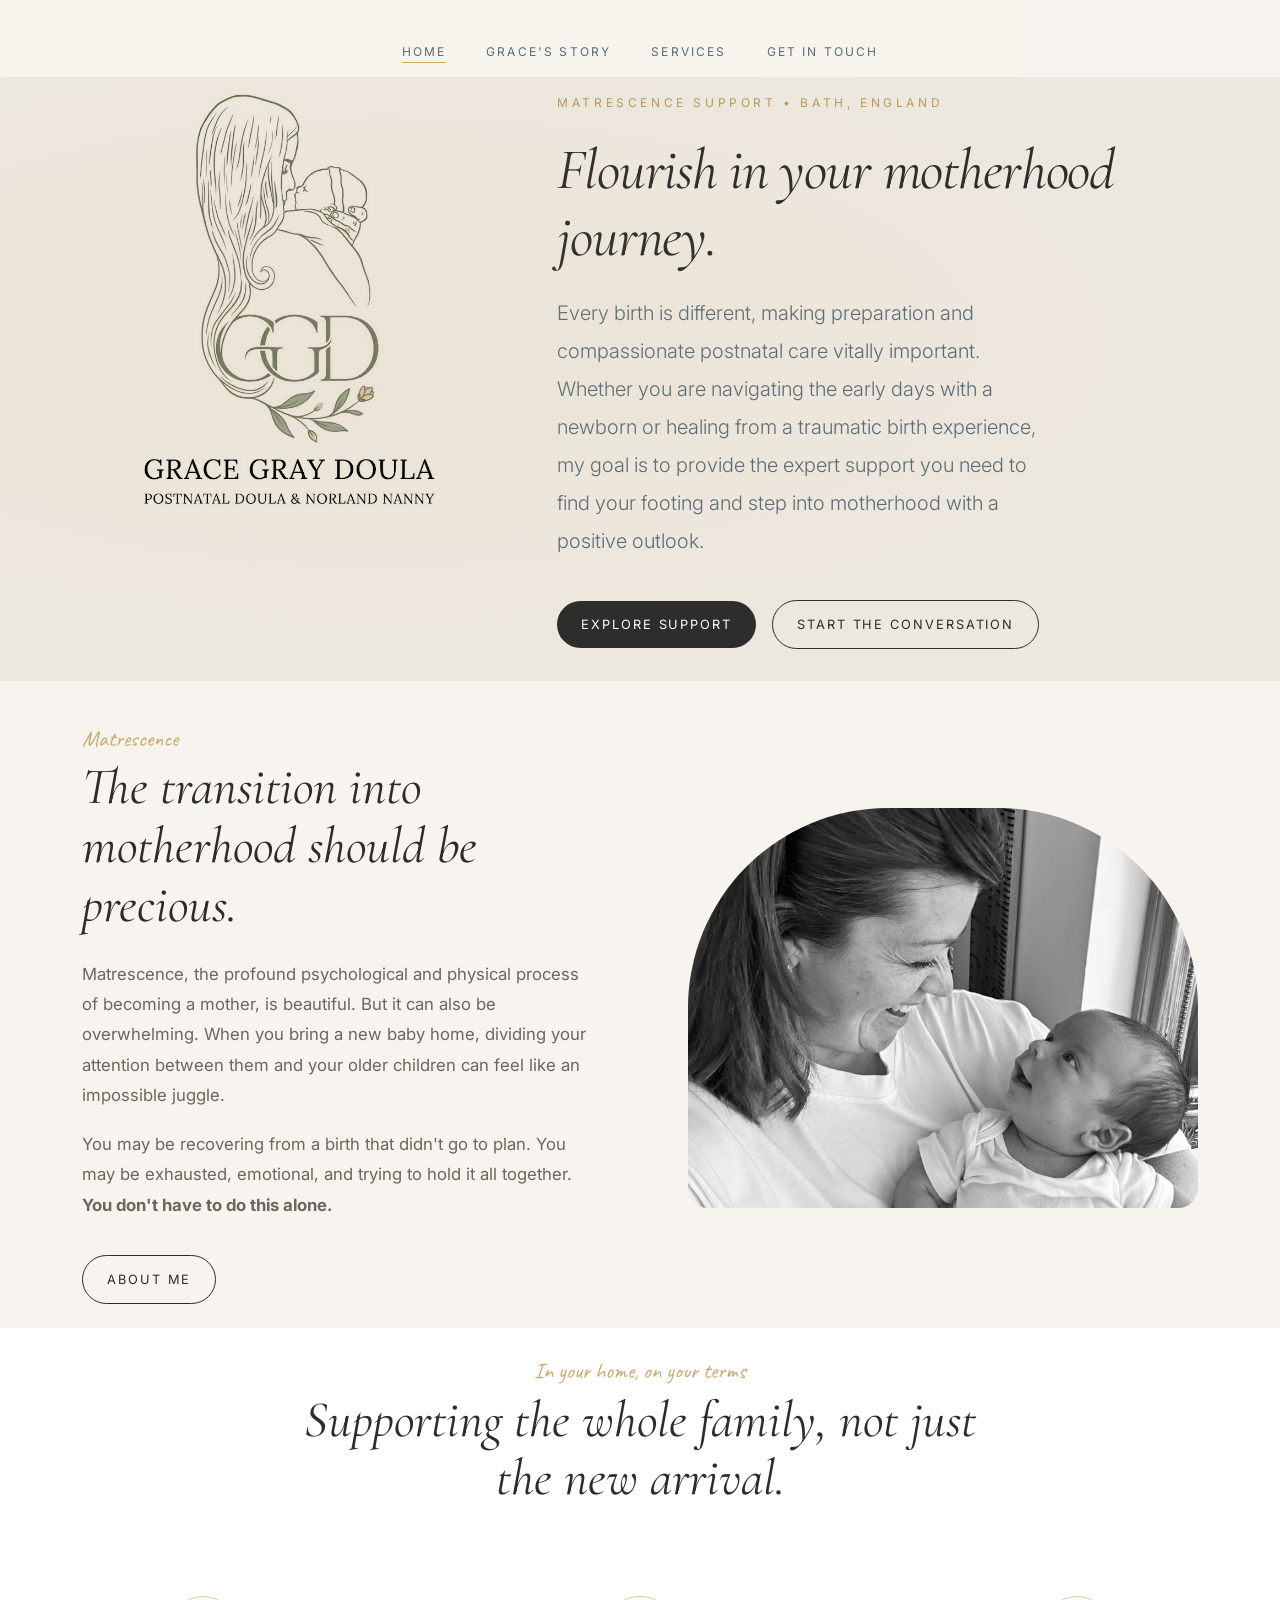
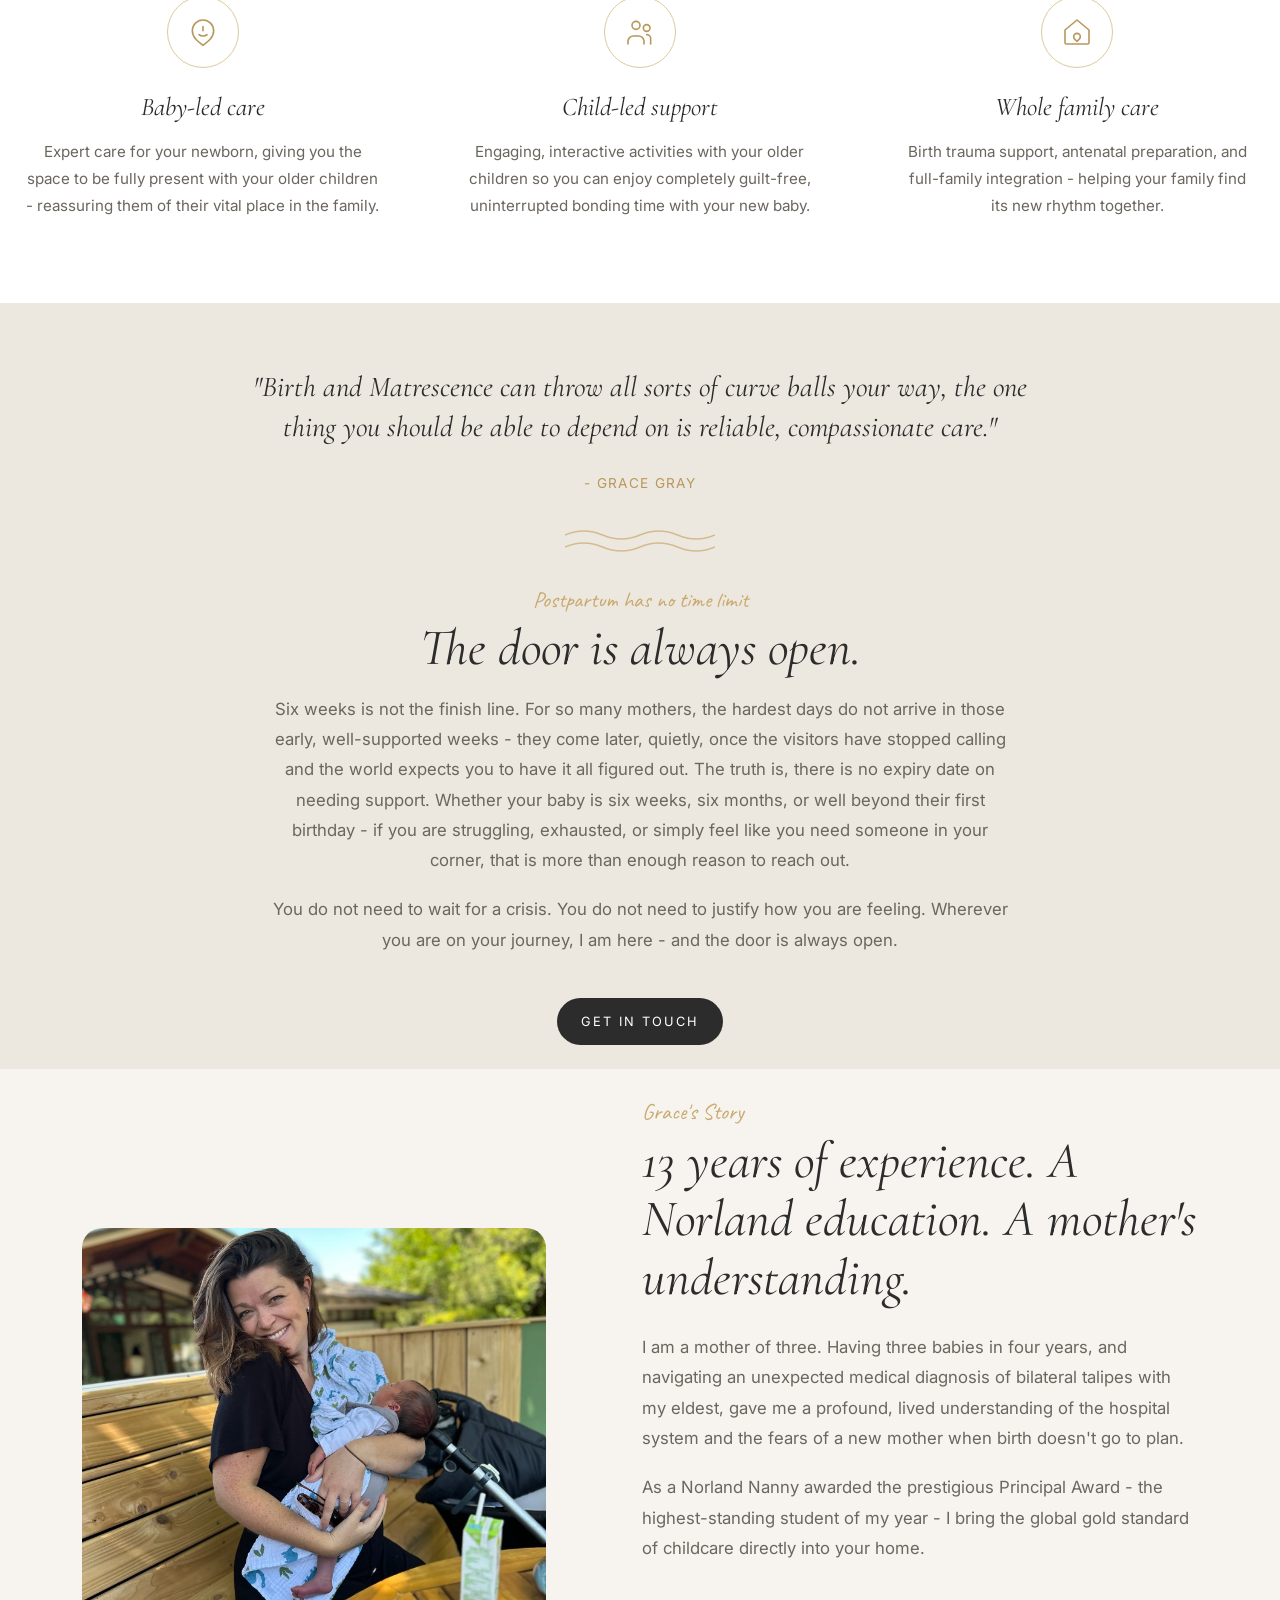
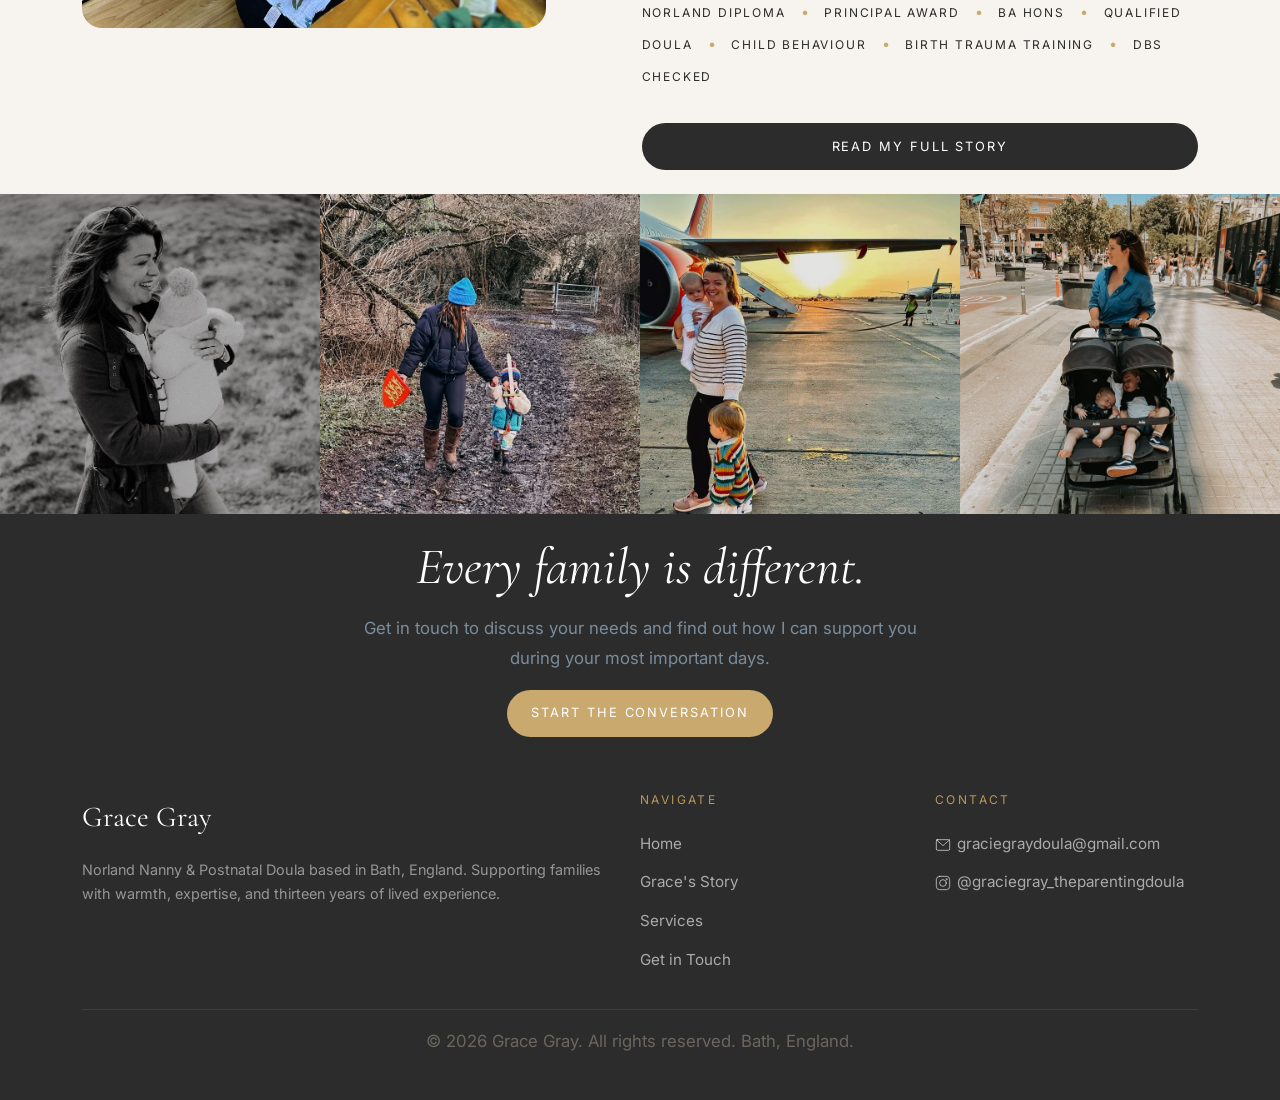
==== commit 51365262: "Bolder double wavy divider, remove empty space above" ====
--- a/index.html
+++ b/index.html
@@ -111,9 +111,10 @@
   </section>
 
   <!-- Decorative Wavy Divider -->
-  <div style="background-color: var(--cream-dark); text-align: center; padding: 2rem 0 0 0;">
-    <svg width="120" height="20" viewBox="0 0 120 20" fill="none" xmlns="http://www.w3.org/2000/svg" style="opacity: 0.4;">
-      <path d="M0 10 Q15 0 30 10 Q45 20 60 10 Q75 0 90 10 Q105 20 120 10" stroke="#c9a96e" stroke-width="1.5" fill="none"/>
+  <div style="background-color: var(--cream-dark); text-align: center; padding: 0.5rem 0 1rem 0;">
+    <svg width="150" height="30" viewBox="0 0 150 30" fill="none" xmlns="http://www.w3.org/2000/svg">
+      <path d="M0 8 Q18.75 0 37.5 8 Q56.25 16 75 8 Q93.75 0 112.5 8 Q131.25 16 150 8" stroke="#c9a96e" stroke-width="1.5" fill="none" opacity="0.7"/>
+      <path d="M0 20 Q18.75 12 37.5 20 Q56.25 28 75 20 Q93.75 12 112.5 20 Q131.25 28 150 20" stroke="#c9a96e" stroke-width="1.5" fill="none" opacity="0.7"/>
     </svg>
   </div>
   
--- a/assets/css/style.css
+++ b/assets/css/style.css
@@ -542,7 +542,7 @@
 .pull-quote {
     background-color: var(--cream-dark);
     text-align: center;
-    padding: 4rem 2rem;
+    padding: 4rem 2rem 1.5rem 2rem;
 }
 
 .pull-quote blockquote {
